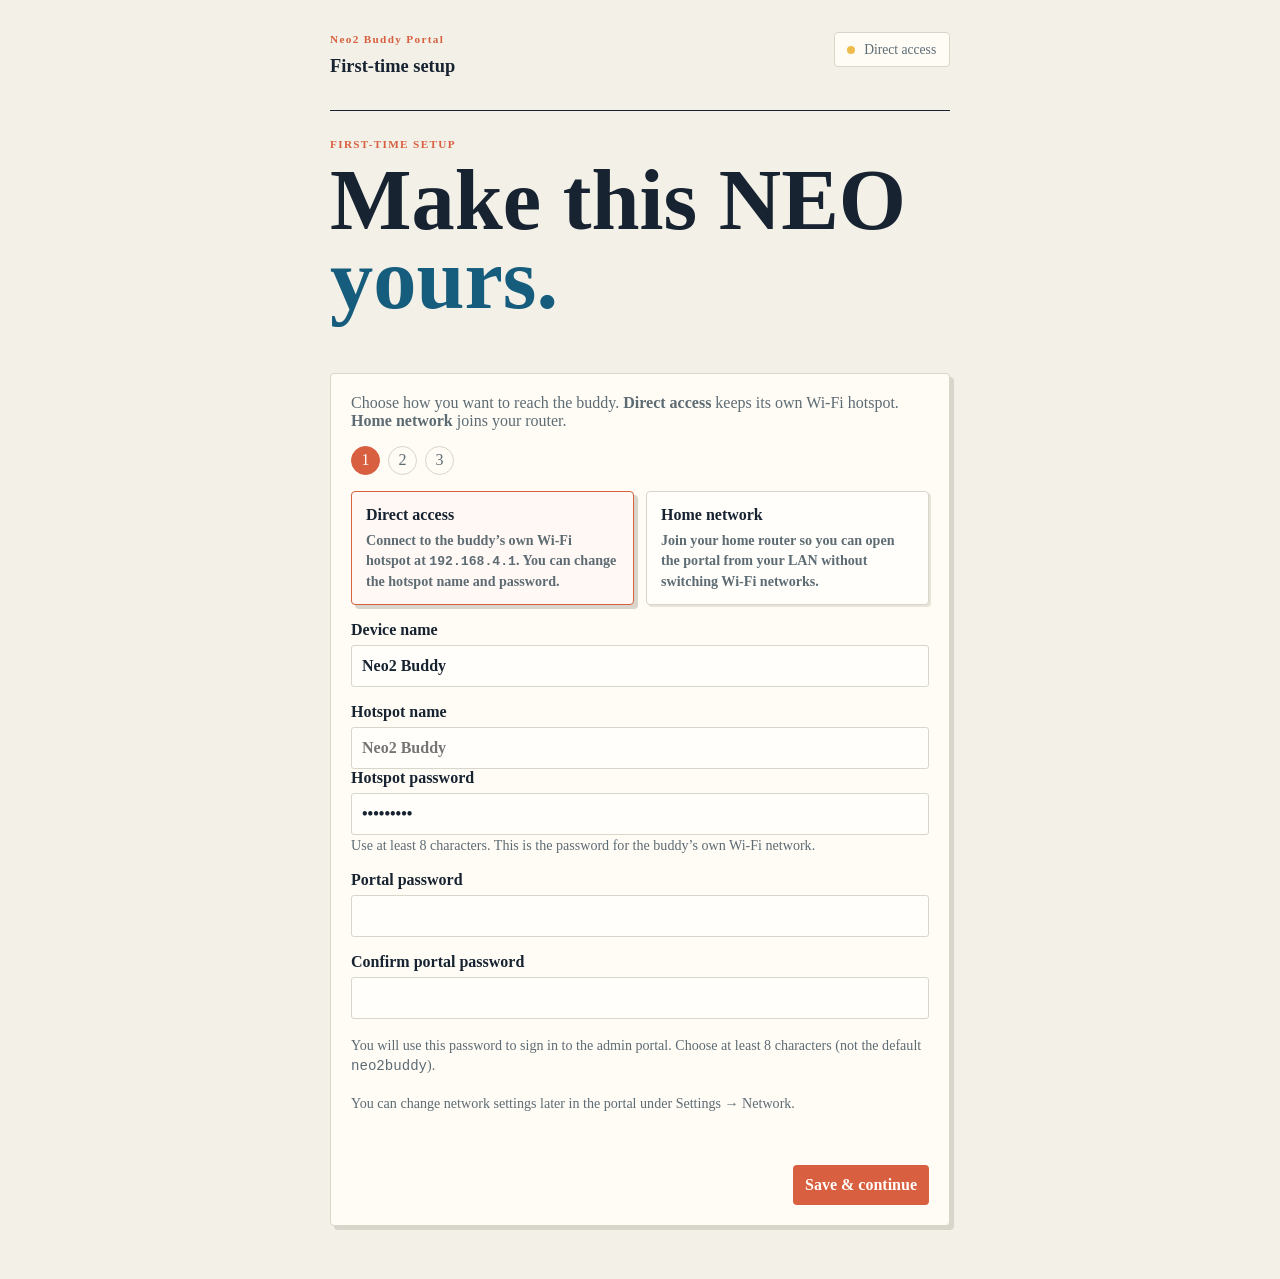
==== firmware-web/setup.html @ c971c0a2 "Initial commit: Neo2 Buddy beta firmware, portal, and docs. GPL-3.0. Excludes inspiration/ reference" ====
<!doctype html>
<html lang="en">
<head>
  <meta charset="utf-8">
  <meta name="viewport" content="width=device-width, initial-scale=1, viewport-fit=cover">
  <meta name="theme-color" content="#f3f0e8">
  <title>Neo2 Buddy Setup</title>
  <link rel="stylesheet" href="styles.css">
  <link rel="stylesheet" href="css/portal.css">
</head>
<body class="setup-page">
  <main class="app-shell setup-shell">
    <header class="topbar">
      <div>
        <p class="eyebrow" id="app-name">Neo2 Buddy Portal</p>
        <h1 id="header-device-name">First-time setup</h1>
      </div>
      <div class="status-chip"><span class="dot" aria-hidden="true"></span><span id="mode-chip">Direct access</span></div>
    </header>

    <section class="hero" aria-labelledby="setup-heading">
      <div>
        <p class="eyebrow">FIRST-TIME SETUP</p>
        <h2 id="setup-heading">Make this NEO<br><em>yours.</em></h2>
      </div>
    </section>

    <section class="panel setup-panel" aria-labelledby="setup-form-title">
      <form id="setup-form" class="setup-form">
        <div class="setup-heading">
          <h2 id="setup-form-title" class="visually-hidden">Device configuration</h2>
          <p>Choose how you want to reach the buddy. <strong>Direct access</strong> keeps its own Wi‑Fi hotspot. <strong>Home network</strong> joins your router.</p>
        </div>
        <div class="setup-steps" aria-hidden="true"><span class="active">1</span><span>2</span><span>3</span></div>

        <fieldset class="network-mode-fieldset">
          <legend class="visually-hidden">Network mode</legend>
          <div class="network-mode-grid" role="radiogroup" aria-label="Network mode">
            <label class="network-mode-card">
              <input type="radio" name="network-mode" value="direct" checked>
              <span class="network-mode-title">Direct access</span>
              <span class="network-mode-copy">Connect to the buddy’s own Wi‑Fi hotspot at <code>192.168.4.1</code>. You can change the hotspot name and password.</span>
            </label>
            <label class="network-mode-card">
              <input type="radio" name="network-mode" value="home">
              <span class="network-mode-title">Home network</span>
              <span class="network-mode-copy">Join your home router so you can open the portal from your LAN without switching Wi‑Fi networks.</span>
            </label>
          </div>
        </fieldset>

        <label for="device-name">Device name
          <input id="device-name" maxlength="32" value="Neo2 Buddy" autocomplete="off" required>
        </label>

        <div id="direct-fields">
          <label for="hotspot-ssid">Hotspot name
            <input id="hotspot-ssid" maxlength="32" placeholder="Neo2 Buddy" autocomplete="off">
          </label>
          <label for="hotspot-password">Hotspot password
            <input id="hotspot-password" type="password" maxlength="64" value="neo2buddy" autocomplete="new-password" minlength="8" required>
          </label>
          <p class="field-hint">Use at least 8 characters. This is the password for the buddy’s own Wi‑Fi network.</p>
        </div>

        <div id="home-fields" hidden>
          <div class="wifi-row">
            <label for="wifi-ssid-select">Home Wi‑Fi
              <select id="wifi-ssid-select">
                <option value="">Scanning nearby networks…</option>
              </select>
            </label>
            <button type="button" class="button" id="scan-btn" title="Scan again">Scan</button>
          </div>
          <label id="manual-ssid-wrap" for="wifi-ssid-manual" hidden>Network name (manual)
            <input id="wifi-ssid-manual" maxlength="32" placeholder="Type network name" autocomplete="off">
          </label>
          <p class="field-hint">Pick a network from the list, or choose “Enter manually…” to type the name yourself.</p>
          <label for="wifi-password">Home Wi‑Fi password
            <input id="wifi-password" type="password" maxlength="64" autocomplete="new-password" placeholder="Leave blank for open networks">
          </label>
        </div>

        <label for="portal-password">Portal password
          <input id="portal-password" type="password" maxlength="63" autocomplete="new-password" minlength="8" required>
        </label>
        <label for="portal-password-confirm">Confirm portal password
          <input id="portal-password-confirm" type="password" maxlength="63" autocomplete="new-password" minlength="8" required>
        </label>
        <p class="field-hint">You will use this password to sign in to the admin portal. Choose at least 8 characters (not the default <code>neo2buddy</code>).</p>

        <p class="field-hint">You can change network settings later in the portal under Settings → Network.</p>

        <p id="status" class="setup-status" role="status"></p>

        <div class="dialog-actions">
          <button type="submit" class="button primary" id="save-btn">Save &amp; continue</button>
        </div>
      </form>
    </section>

    <p class="setup-foot" id="portal-link" hidden>Setup complete. <a href="/">Open the admin portal</a></p>
  </main>

  <style>
    .visually-hidden {
      position: absolute;
      width: 1px;
      height: 1px;
      padding: 0;
      margin: -1px;
      overflow: hidden;
      clip: rect(0, 0, 0, 0);
      white-space: nowrap;
      border: 0;
    }
    [hidden] { display: none !important; }
  </style>

  <script>
    const API = '/api/v1/onboarding';
    const SCAN_API = '/api/v1/wifi/scan';
    const MANUAL_VALUE = '__manual__';
    const statusEl = document.getElementById('status');
    const ssidSelect = document.getElementById('wifi-ssid-select');
    const manualWrap = document.getElementById('manual-ssid-wrap');
    const manualInput = document.getElementById('wifi-ssid-manual');
    const scanBtn = document.getElementById('scan-btn');
    const directFields = document.getElementById('direct-fields');
    const homeFields = document.getElementById('home-fields');
    const modeChip = document.getElementById('mode-chip');
    const modeInputs = document.querySelectorAll('input[name="network-mode"]');

    function selectedMode() {
      const checked = document.querySelector('input[name="network-mode"]:checked');
      return checked ? checked.value : 'direct';
    }

    function syncModeUi() {
      const home = selectedMode() === 'home';
      directFields.hidden = home;
      homeFields.hidden = !home;
      modeChip.textContent = home ? 'Home network' : 'Direct access';
      if (home && ssidSelect.options.length <= 1) scanNetworks();
    }

    function setStatus(msg, kind) {
      statusEl.textContent = msg || '';
      statusEl.className = 'setup-status' + (kind ? ' ' + kind : '');
    }

    function escapeHtml(value) {
      return String(value).replace(/[&<>'"]/g, (ch) => ({ '&':'&amp;', '<':'&lt;', '>':'&gt;', "'":'&#39;', '"':'&quot;' })[ch]);
    }

    function syncManualVisibility() {
      const manual = ssidSelect.value === MANUAL_VALUE;
      manualWrap.hidden = !manual;
      if (manual) manualInput.focus();
    }

    function getWifiSsid() {
      if (ssidSelect.value === MANUAL_VALUE) {
        return manualInput.value.trim();
      }
      return ssidSelect.value.trim();
    }

    function defaultHotspotName(deviceName) {
      if (deviceName.startsWith('Neo2')) return deviceName;
      return 'Neo2-' + deviceName;
    }

    function syncHotspotDefault() {
      const deviceName = document.getElementById('device-name').value.trim() || 'Neo2 Buddy';
      const hotspot = document.getElementById('hotspot-ssid');
      if (!hotspot.dataset.userEdited) {
        hotspot.value = defaultHotspotName(deviceName);
      }
    }

    async function scanNetworks() {
      scanBtn.disabled = true;
      ssidSelect.innerHTML = '<option value="">Scanning…</option>';
      setStatus('Scanning for Wi‑Fi networks…');
      try {
        const res = await fetch(SCAN_API);
        if (!res.ok) throw new Error('Scan failed');
        const networks = await res.json();
        if (!Array.isArray(networks) || networks.length === 0) {
          ssidSelect.innerHTML = [
            '<option value="">No networks found</option>',
            `<option value="${MANUAL_VALUE}">Enter manually…</option>`
          ].join('');
          setStatus('No networks found. Enter the name manually.', 'error');
          syncManualVisibility();
          return;
        }
        networks.sort((a, b) => (b.rssi || 0) - (a.rssi || 0));
        const options = ['<option value="">Select your home network</option>'];
        for (const ap of networks) {
          const ssid = ap.ssid || '';
          if (!ssid) continue;
          const label = `${ssid} (${ap.rssi} dBm)`;
          options.push(`<option value="${escapeHtml(ssid)}">${escapeHtml(label)}</option>`);
        }
        options.push(`<option value="${MANUAL_VALUE}">Enter manually…</option>`);
        ssidSelect.innerHTML = options.join('');
        setStatus(`Found ${networks.length} network${networks.length === 1 ? '' : 's'}.`, 'ok');
      } catch (err) {
        ssidSelect.innerHTML = [
          '<option value="">Scan unavailable</option>',
          `<option value="${MANUAL_VALUE}">Enter manually…</option>`
        ].join('');
        setStatus('Could not scan. Enter your network name manually.', 'error');
      } finally {
        scanBtn.disabled = false;
        syncManualVisibility();
      }
    }

    async function submitSetup(ev) {
      ev.preventDefault();
      const mode = selectedMode();
      const deviceName = document.getElementById('device-name').value.trim() || 'Neo2 Buddy';
      const body = {
        device_name: deviceName,
        network_mode: mode,
        onboarding_complete: true,
        require_portal_auth: true
      };

      const portalPassword = document.getElementById('portal-password').value;
      const portalConfirm = document.getElementById('portal-password-confirm').value;
      if (portalPassword.length < 8) {
        setStatus('Portal password must be at least 8 characters.', 'error');
        return;
      }
      if (portalPassword !== portalConfirm) {
        setStatus('Portal passwords do not match.', 'error');
        return;
      }
      if (portalPassword === 'neo2buddy') {
        setStatus('Choose a new portal password (not the factory default).', 'error');
        return;
      }
      body.portal_password = portalPassword;

      if (mode === 'direct') {
        const hotspotSsid = document.getElementById('hotspot-ssid').value.trim() || defaultHotspotName(deviceName);
        const hotspotPassword = document.getElementById('hotspot-password').value;
        if (hotspotPassword.length < 8) {
          setStatus('Hotspot password must be at least 8 characters.', 'error');
          return;
        }
        body.hotspot_ssid = hotspotSsid;
        body.hotspot_password = hotspotPassword;
      } else {
        const ssid = getWifiSsid();
        if (!ssid) {
          setStatus('Choose your home Wi‑Fi network.', 'error');
          return;
        }
        body.wifi_ssid = ssid;
        body.wifi_password = document.getElementById('wifi-password').value;
      }

      setStatus('Saving…');
      document.getElementById('save-btn').disabled = true;
      try {
        const res = await fetch(API, {
          method: 'POST',
          headers: { 'Content-Type': 'application/json' },
          body: JSON.stringify(body)
        });
        if (!res.ok) {
          const txt = await res.text().catch(() => '');
          throw new Error(txt || ('Save failed (' + res.status + ')'));
        }
        const result = await res.json().catch(() => ({}));
        if (mode === 'home') {
          setStatus('Saved. The buddy is restarting to join your home network. Switch your phone back to your home Wi‑Fi in about a minute, then open the portal at its new IP (check your router\'s device list).', 'ok');
        } else {
          setStatus('Saved. The buddy is restarting. Rejoin its hotspot, then open http://192.168.4.1/', 'ok');
        }
        if (result.rebooting) {
          document.getElementById('save-btn').disabled = true;
        }
      } catch (err) {
        setStatus(err.message || 'Could not save setup.', 'error');
        document.getElementById('save-btn').disabled = false;
      }
    }

    modeInputs.forEach((input) => input.addEventListener('change', syncModeUi));
    ssidSelect.addEventListener('change', syncManualVisibility);
    scanBtn.addEventListener('click', scanNetworks);
    document.getElementById('device-name').addEventListener('input', syncHotspotDefault);
    document.getElementById('hotspot-ssid').addEventListener('input', (ev) => {
      ev.target.dataset.userEdited = ev.target.value.trim() ? '1' : '';
    });
    document.getElementById('setup-form').addEventListener('submit', submitSetup);

    fetch(API)
      .then(r => r.ok ? r.json() : null)
      .then(j => {
        if (j && j.wifi_recovery) {
          document.getElementById('header-device-name').textContent = 'Fix home Wi‑Fi';
          document.getElementById('setup-heading').innerHTML = 'Home network<br><em>couldn\'t connect.</em>';
          document.querySelector('.hero .eyebrow').textContent = 'WI‑FI RECOVERY';
          document.querySelector('.setup-heading p').textContent =
            'The buddy couldn\'t join your home network (wrong password, network missing, or router unreachable). ' +
            'Connect to its hotspot, then update the network settings below.';
          setStatus('Join the buddy\'s Wi‑Fi hotspot, then fix your home network settings.', 'error');
        } else if (j && j.onboarding_complete) {
          document.getElementById('portal-link').hidden = false;
          window.location.replace('/');
          return;
        }
        if (!j) return;
        if (j.device_name) {
          document.getElementById('device-name').value = j.device_name;
          if (!j.wifi_recovery) {
            document.getElementById('header-device-name').textContent = j.device_name;
          }
        }
        if (j.hotspot_ssid) {
          document.getElementById('hotspot-ssid').value = j.hotspot_ssid;
          document.getElementById('hotspot-ssid').dataset.userEdited = '1';
        }
        if (j.network_mode === 'home' || j.wifi_recovery) {
          document.querySelector('input[name="network-mode"][value="home"]').checked = true;
        }
        if (j.wifi_ssid) {
          const opt = document.createElement('option');
          opt.value = j.wifi_ssid;
          opt.textContent = j.wifi_ssid + ' (saved)';
          opt.selected = true;
          ssidSelect.innerHTML = '';
          ssidSelect.appendChild(opt);
          ssidSelect.insertAdjacentHTML('beforeend', `<option value="${MANUAL_VALUE}">Enter manually…</option>`);
        }
        syncModeUi();
        syncHotspotDefault();
      })
      .catch(() => {
        syncHotspotDefault();
      });

    syncModeUi();
  </script>
</body>
</html>
---- firmware-web/styles.css ----
:root{--bg:#0b1020;--surface:#151e32;--surface-2:#1d2942;--text:#f5f7ff;--muted:#99a5bd;--line:#263552;--primary:#4c8dff;--success:#3ddc97;--warning:#ffb648;--danger:#ff6b7a;font-family:Inter,ui-sans-serif,system-ui,-apple-system,BlinkMacSystemFont,"Segoe UI",sans-serif;color:var(--text);background:var(--bg)}*{box-sizing:border-box}body{margin:0;min-width:320px;background:radial-gradient(circle at 0 0,#1e396d 0,transparent 31rem),var(--bg)}button{font:inherit;cursor:pointer}.app-shell{width:min(1180px,calc(100% - 2rem));margin:auto;padding:2rem 0 4rem}.topbar,.panel-heading,.hero{display:flex;align-items:center;justify-content:space-between;gap:1rem}.topbar{padding:.25rem 0 3.5rem}.eyebrow{margin:0 0:.35rem;color:#7d91b7;font-size:.7rem;font-weight:800;letter-spacing:.15em}.topbar h1,.panel h2{margin:0;font-size:1.15rem}.status-chip{display:inline-flex;align-items:center;gap:.55rem;border:1px solid var(--line);padding:.55rem .8rem;border-radius:999px;color:var(--muted);font-size:.85rem}.dot{width:.5rem;height:.5rem;border-radius:50%;background:var(--warning);box-shadow:0 0 0 .22rem #ffb64822}.hero{padding:0 0 2.25rem}.hero h2{font-size:clamp(2.15rem,5vw,4.45rem);line-height:1.04;letter-spacing:-.055em;margin:0;max-width:750px}.hero em{font-style:normal;color:var(--primary)}.primary-action,.button.primary{border:0;background:var(--primary);color:white;font-weight:750;border-radius:.8rem;padding:.9rem 1rem;box-shadow:0 .7rem 2rem #3a75d840;white-space:nowrap}.primary-action span{margin-left:.8rem;font-size:1.2rem}.stat-grid{display:grid;grid-template-columns:repeat(4,1fr);gap:.85rem;margin-bottom:2rem}.stat-card,.panel{background:linear-gradient(145deg,#17223a,#11192b);border:1px solid var(--line);border-radius:1.15rem}.stat-card{min-height:8.5rem;padding:1.15rem;display:flex;flex-direction:column;justify-content:space-between}.stat-card strong{font-size:1.5rem;letter-spacing:-.04em}.stat-card small{color:var(--muted)}.battery{background:linear-gradient(145deg,#183b55,#112434);border-color:#296080}.label{color:#92a0b9;font-size:.78rem;font-weight:700}.workspace{display:grid;grid-template-columns:minmax(0,1.6fr) minmax(280px,.8fr);gap:1rem}.panel{padding:1.25rem}.panel-heading{margin-bottom:1rem}.button{border:1px solid var(--line);border-radius:.75rem;padding:.7rem .9rem;color:var(--text);background:transparent;font-weight:700}.button.secondary:hover,.action-row:hover{background:var(--surface-2)}.empty-state{padding:3rem 1rem;text-align:center;border:1px dashed #31435f;border-radius:.9rem;color:var(--muted)}.empty-state h3{color:var(--text);margin:1rem 0 .5rem}.empty-state p{max-width:350px;margin:.5rem auto 1.3rem;line-height:1.5}.file-orb{display:grid;place-items:center;width:3rem;height:3rem;margin:auto;border-radius:1rem;color:#b8d0ff;background:#4c8dff22;font-size:1.55rem}.action-list{display:grid;gap:.5rem;margin-top:1rem}.action-row{display:grid;grid-template-columns:auto 1fr auto;align-items:center;gap:.8rem;width:100%;text-align:left;padding:.8rem;border:0;border-radius:.8rem;background:transparent;color:var(--text)}.action-row small{display:block;color:var(--muted);font-size:.75rem;margin-top:.18rem}.action-row i{font-size:1.6rem;color:#6680ad;font-style:normal}.action-icon{width:2.35rem;height:2.35rem;display:grid;place-items:center;border-radius:.65rem;font-weight:bold}.blue{background:#4c8dff24;color:#8db7ff}.green{background:#3ddc9724;color:#72e5b2}.amber{background:#ffb64824;color:#ffd078}dialog{width:min(430px,calc(100% - 2rem));padding:0;border:1px solid var(--line);border-radius:1rem;background:#151e32;color:var(--text);box-shadow:0 2rem 6rem #000a}dialog::backdrop{background:#02050dbe}dialog form{padding:1.5rem;position:relative}dialog h2{margin:.2rem 0 .75rem}dialog p:not(.eyebrow){color:var(--muted);line-height:1.5;margin-bottom:1.3rem}.close{position:absolute;right:.8rem;top:.65rem;border:0;background:transparent;color:var(--muted);font-size:1.6rem}@media(max-width:780px){.topbar{padding-bottom:2.5rem}.hero{display:grid}.primary-action{justify-self:start}.stat-grid{grid-template-columns:repeat(2,1fr)}.workspace{grid-template-columns:1fr}}@media(max-width:430px){.app-shell{width:min(100% - 1.25rem,1180px);padding-top:1.25rem}.topbar{align-items:flex-start}.status-chip{font-size:.75rem}.stat-card{min-height:7.3rem;padding:.9rem}.panel-heading{align-items:flex-start;flex-direction:column}.hero h2{font-size:2.35rem}}
---- firmware-web/css/portal.css ----
:root {
  --paper: #f3f0e8;
  --ink: #172331;
  --ink-muted: #5d6b73;
  --panel: #fffcf6;
  --line: #d8d5cb;
  --blue: #165d7d;
  --blue-deep: #0c334b;
  --coral: #d85f3f;
  --sun: #efbb4c;
  --mint: #b9dbcf;
  --section-gap: 18px;
  font-family: Georgia, Cambria, "Times New Roman", serif;
}

body {
  background: var(--paper) !important;
  color: var(--ink) !important;
  font-family: Georgia, Cambria, "Times New Roman", serif;
}
/* Ruled-paper overlay removed — it clashed with the light theme */
body::before { display: none; }

/* --- Overrides for legacy dark-theme rules in styles.css (loaded first) --- */
.stat-card,
.panel,
.files-panel,
.quick-panel {
  background: var(--panel) !important;
  color: var(--ink);
  border: 1px solid var(--line);
}
.stat-card strong { color: var(--ink); }
.stat-card small,
.action-row small,
.file-list small {
  color: var(--ink-muted) !important;
}
.action-row,
.action-link,
.file-list .action-row,
.applet-row {
  color: var(--ink) !important;
}
.action-row b,
.applet-row b,
.backup-row b {
  color: var(--ink);
  font-weight: 700;
}
.stat-grid {
  display: grid;
  grid-template-columns: repeat(4, minmax(0, 1fr));
  gap: var(--section-gap);
}
.neo-card:first-child {
  background: var(--blue-deep) !important;
  color: #e8f4f8;
  border-color: var(--blue-deep);
}
.neo-card:first-child .label,
.neo-card:first-child strong,
.neo-card:first-child small {
  color: #e8f4f8;
}
.neo-card:first-child small { opacity: 0.88; }
.neo-card:first-child .button {
  background: rgba(255, 252, 246, 0.14);
  border-color: rgba(255, 252, 246, 0.4);
  color: #fffefa;
}
.neo-card:first-child .button:hover,
.neo-card:first-child .button:focus-visible {
  background: rgba(255, 252, 246, 0.24);
  border-color: #fffefa;
}
.hero {
  flex-wrap: wrap;
  gap: 1.25rem 2rem;
  align-items: flex-end;
}
.hero > div { flex: 1 1 16rem; min-width: 0; }
.app-shell { position: relative; width: min(1160px, calc(100% - 32px)); padding: 22px 0 54px; }
.app-shell > * { margin-top: var(--section-gap); }
.app-shell > *:first-child { margin-top: 0; }
.topbar { padding: 0 0 15px; }
.topbar h1, .panel h2 { font-family: Georgia, Cambria, serif; letter-spacing: 0; }
.eyebrow { color: var(--coral); letter-spacing: .12em; }
.status-chip { background: var(--panel); border-color: var(--line); border-radius: 4px; color: var(--ink-muted); }
.dot { background: var(--sun); box-shadow: none; }
.icon-button { width: 38px; height: 38px; display: inline-grid; place-items: center; padding: 0; border: 1px solid var(--line); border-radius: 4px; background: var(--panel); color: var(--blue-deep); font-size: 21px; }
.icon-button:hover, .icon-button:focus-visible { background: var(--mint); outline: 2px solid var(--blue); outline-offset: 2px; }
.button { border-radius: 4px; background: var(--panel); color: var(--ink); min-height: 40px; padding: 8px 12px; display: inline-flex; align-items: center; justify-content: center; border: 1px solid var(--line); width: auto; }
.button.primary, .primary-action { border-radius: 4px; background: var(--coral); box-shadow: none; color: #fffefa; border-color: var(--ink); text-decoration: none; }
.primary-action { display: inline-flex; align-items: center; gap: 0.35rem; padding: 12px 18px; min-height: 48px; font-weight: 700; white-space: nowrap; }
a.primary-action:hover, a.primary-action:focus-visible { background: #c95538; color: #fff; outline: 2px solid var(--blue); outline-offset: 2px; }

.portal-nav { display: inline-flex; align-items: center; gap: 4px; flex-wrap: wrap; }
.portal-nav-link { display: inline-flex; align-items: center; min-height: 36px; padding: 6px 12px; border: 1px solid var(--line); border-radius: 4px; background: var(--panel); color: var(--ink-muted); font-size: 0.88rem; font-weight: 700; text-decoration: none; }
.portal-nav-link:hover, .portal-nav-link:focus-visible { color: var(--ink); border-color: var(--blue); outline: none; }
.portal-nav-link.is-active { background: var(--blue-deep); border-color: var(--blue-deep); color: #fffefa; }

.dashboard-workspace { grid-template-columns: 1fr; }
.dashboard-workspace .quick-panel { grid-column: 1 / -1; max-width: 36rem; }
.typing-workspace { grid-template-columns: 1fr 320px; }
.typing-hero { align-items: flex-end; }
.typing-lead { max-width: 42rem; margin: 12px 0 0; color: var(--ink-muted); font-size: 1rem; line-height: 1.5; }
.typing-lead a { color: var(--blue); }
.typing-stat-grid { grid-template-columns: repeat(2, minmax(0, 1fr)); }
.action-link { width: 100%; text-align: left; text-decoration: none; color: inherit; font: inherit; cursor: pointer; }

/* Small and subtle button variants used for less-prominent actions */
.button.small { padding: 6px 8px; min-height: 30px; font-size: 0.92rem; }
.button.subtle { background: transparent; border: 1px solid transparent; color: var(--ink-muted); box-shadow: none; }
.button.subtle:hover, .button.subtle:focus-visible { background: rgba(0,0,0,0.03); color: var(--ink); border-color: var(--line); }

/* Ensure panel-level primary buttons match the regular `.button` sizing
  (so 'Install' and 'Refresh' appear the same). Keep hero `.primary-action`
  large by scoping this rule to panel contexts. */
.panel .button, .panel .button.primary, .panel-actions .button { padding: 8px 12px; min-height: 40px; }

/* Logs panel styling */
.logs-panel .logs-list { max-height: 320px; overflow: auto; padding: 8px; border-top: 1px solid var(--line); }
.log-entry { padding: 8px 6px; border-bottom: 1px solid var(--line); }
.log-meta { display:flex; gap:8px; align-items:center; margin-bottom:4px; }
.log-ts { color: var(--muted); font-size: 0.9rem; }
.log-level { font-weight:700; padding:2px 6px; border-radius:4px; font-size:0.8rem; }
.log-level.debug { background:#f3f4f6; color:#111; }
.log-level.info { background:#e6f4ff; color:#00529b; }
.log-level.warn { background:#fff4e5; color:#a65b00; }
.log-level.error { background:#ffecec; color:#9b1c00; }
.log-msg { white-space:pre-wrap; font-family: monospace; font-size: 0.95rem; }
.hero { align-items: end; padding: 15px 0 35px; border-top: 1px solid var(--ink); }
.hero h2 { font-size: clamp(2.45rem, 7vw, 5.4rem); line-height: .92; letter-spacing: 0; }
.hero em { color: var(--blue); }
.stat-card, .panel { background: var(--panel); border-color: var(--line); border-radius: 4px; box-shadow: 4px 4px 0 #d8d5cb; }
.stat-card { min-height: 128px; }
.stat-card strong { letter-spacing: 0; }
.neo-card:first-child { background: var(--blue-deep); }
.workspace { display: grid; grid-template-columns: 1fr 320px; grid-auto-rows: auto; gap: 18px; }
/* Quick actions panel used to span both rows; removed to allow flow layout. */
.files-panel { }

/* Make certain panels span the full width of the content area */
.management-workspace .files-panel,
.neo-documents-section .neo-documents-panel,
.live-viewer-section .monitor-panel {
  grid-column: 1 / -1;
}
.widget { margin-bottom: 18px; }
.panel { padding: 20px; }
.quick-panel { background: var(--mint); }
.neo-documents-panel { margin: 0 0 18px; }
.neo-file-table-wrap { overflow-x: auto; border: 1px solid var(--line); }
.monitor-panel { }
.neo-file-table { width: 100%; min-width: 660px; border-collapse: collapse; text-align: left; }
.neo-file-table th { padding: 10px 12px; background: #f4f0e6; color: var(--ink-muted); font-size: .76rem; letter-spacing: .08em; text-transform: uppercase; }
.neo-file-table td { padding: 12px; border-top: 1px solid var(--line); vertical-align: middle; }
.neo-file-table td strong, .neo-file-table td small { display: block; }
.neo-file-table tr.is-large { background: #fff1de; }
.table-action { min-width: 4.6rem; padding: 7px 10px; border: 1px solid var(--line); border-radius: 3px; background: #f4f0e6; color: var(--ink); font: inherit; font-size: 0.82rem; font-weight: 600; white-space: nowrap; cursor: pointer; }
.table-action:hover:not(:disabled) { background: #ebe6dc; border-color: #c8c4ba; color: var(--ink); }
.table-action.danger-action { color: #8d3d25; }
.table-action:disabled { cursor: not-allowed; opacity: .72; }
.table-actions, .applet-actions, .panel-actions { display: flex; align-items: center; justify-content: flex-end; gap: 6px; flex-wrap: wrap; }
.inline-toggle {
  display: inline-flex;
  align-items: center;
  gap: 8px;
  margin: 0;
  padding: 6px 10px;
  min-height: 40px;
  border: 1px solid var(--line);
  border-radius: 4px;
  background: var(--panel);
  cursor: pointer;
  font-size: 0.88rem;
  font-weight: 700;
  color: var(--ink);
  user-select: none;
}
.inline-toggle input { position: absolute; opacity: 0; width: 0; height: 0; pointer-events: none; }
.inline-toggle .toggle-track { flex-shrink: 0; }
.inline-toggle-text { white-space: nowrap; }
.inline-toggle:has(input:checked) { border-color: var(--blue); background: #eef6f3; }
.inline-toggle:has(input:focus-visible) { outline: 2px solid var(--blue); outline-offset: 2px; }
.portal-notice-action {
  margin: 0 0 0 4px;
  padding: 0;
  border: 0;
  background: none;
  color: var(--blue);
  font-weight: 700;
  cursor: pointer;
  text-decoration: underline;
  font-size: inherit;
}
.neo-file-table td:last-child { width: 1%; white-space: nowrap; vertical-align: middle; }
.neo-file-table .table-actions { min-width: 18rem; }
.applet-row { grid-template-columns: auto 1fr auto; }
.applet-row > span:nth-child(2) { min-width: 0; }
.applet-actions .table-action { min-width: 5.5rem; }
.danger-action { border-color: #d7a28f; color: #8d3d25; }
.danger-action:hover { background: #f9e5dc; }
.applet-row { align-items: center; }
.applet-upload { display: grid; gap: 9px; padding: 16px; border: 1px dashed var(--blue); background: #eef6f3; font-weight: 700; }
.applet-upload input { max-width: 100%; }
.applet-upload span { color: var(--ink-muted); font-size: .88rem; font-weight: 400; }
.dialog-status { min-height: 1.2em; margin: 0; color: #8d3d25; font-size: .9rem; }
.operation-notice { margin: 14px 0 0; padding: 10px 12px; border-left: 3px solid var(--blue); background: #e9f2f3; color: var(--blue-deep); font-size: .9rem; }
.operation-notice[data-type="error"] { border-color: var(--coral); background: #f9e5dc; color: #70311f; }
.operation-notice[data-type="success"] { border-color: #5f9e84; background: #e6f3ed; color: #21583f; }
.document-dialog { width: min(780px, calc(100% - 30px)); }
.document-dialog > * { margin-bottom: 16px; }
.document-dialog > *:last-child { margin-bottom: 0; }
.document-meta { margin-top: 0; color: var(--ink-muted); font-size: .9rem; }
.document-preview { min-height: 280px; max-height: 52vh; overflow: auto; margin: 0; padding: 14px; border: 1px solid var(--line); border-radius: 3px; background: #f4f0e6; color: var(--ink); font-family: "Courier New", monospace; font-size: .92rem; line-height: 1.5; white-space: pre-wrap; }
.button[aria-busy="true"] { cursor: progress; opacity: .72; }
.visually-hidden { position: absolute; width: 1px; height: 1px; overflow: hidden; clip: rect(0 0 0 0); white-space: nowrap; }
.action-list { display: flex; flex-direction: column; gap: 10px; }
.action-row { border-radius: 6px; border: 1px solid transparent; padding: 12px; display: flex; align-items: center; gap: 12px; justify-content: space-between; background: transparent; width: 100%; box-sizing: border-box; }
.action-row:last-child { margin-bottom: 0; }
.action-row:hover { background: #f0ede4; border-color: var(--line); }
.action-row .action-icon { width: 44px; height: 44px; display: grid; place-items: center; border-radius: 6px; background: #fffefa; }
.action-icon { border-radius: 3px; }
/* Color variants for action icons */
.action-row .action-icon.blue { color: var(--blue-deep); }
.action-row .action-icon.green { color: #2e7d4a; }
.action-row .action-icon.amber { color: #a65b00; }
.action-row .action-icon svg { width: 20px; height: 20px; }

/* Inline icon used in header buttons */
.btn-icon { display: inline-flex; align-items: center; justify-content: center; width: 28px; height: 28px; margin-right: 8px; vertical-align: middle; color: var(--blue-deep); }
.btn-icon svg { display: block; width: 20px; height: 20px; }
.button .btn-icon svg { width: 20px; height: 20px; }
.file-size-guidance { margin: 0 0 14px; color: var(--ink-muted); font-size: .88rem; line-height: 1.4; }
.backup-row.is-large { background: #fff1de; }
.backup-row .file-warning { margin-top: 4px; color: #93451f; font-weight: 700; }
.live-text { border-radius: 6px; background: linear-gradient(180deg,#0f2b35,#122f3d); padding: 12px; min-height: 140px; max-height: 300px; overflow:auto; font-family: "Courier New", monospace; font-size: 0.98rem; line-height: 1.45; color: #e6f7fb; border: 1px solid rgba(255,255,255,0.03); }
.live-line.live-error { color: #ffb4a8; }
.live-line { padding: 2px 6px; white-space: pre-wrap; word-break: break-word; }
.live-line.new { background: linear-gradient(90deg, rgba(77,141,255,0.12), rgba(77,141,255,0.04)); border-left: 3px solid rgba(76,141,255,0.6); }
.live-meta { display:flex; gap:8px; align-items:center; margin-bottom:6px; }
.live-ts { color: #bcdbe3; font-size: 0.82rem; }
.live-hex { font-family: monospace; color: #a6e1ff; font-size: 0.9rem; }

/* Log list styles */
.logs-container { display:flex; flex-direction:column; gap:6px; }
.log-item { padding:8px; border-radius:6px; display:flex; gap:8px; align-items:flex-start; background: rgba(255,255,255,0.02); }
.log-level { min-width:64px; padding:4px 8px; border-radius:4px; font-weight:600; text-transform:uppercase; font-size:0.8rem; }
.log-level.DEBUG { background: linear-gradient(90deg,#2b2b2b,#3d3d3d); color:#cbd5e1; }
.log-level.INFO { background: linear-gradient(90deg,#123b2f,#0b6b44); color:#dff7ec; }
.log-level.WARN { background: linear-gradient(90deg,#5a3e00,#8a5f00); color:#fff1d6; }
.log-level.ERROR { background: linear-gradient(90deg,#3b0000,#7a0000); color:#ffd8d8; }
.log-msg { flex:1; font-family: "Courier New", monospace; font-size:0.9rem; color:#e6f7fb; white-space:pre-wrap; }
.log-ts { color:#9fb3bb; font-size:0.8rem; }
.log-icon { width:20px; height:20px; display:inline-block; margin-right:6px; }
.filter-active { outline: 2px solid rgba(77,141,255,0.35); }

/* Follow / pause indicator */
.live-controls { display:flex; gap:8px; align-items:center; }
.follow-indicator { padding:6px 10px; border-radius:6px; background: rgba(255,255,255,0.02); color:#cfeefc; font-weight:600; }
.paused { background: linear-gradient(90deg,#3b3b3b,#2a2a2a); color:#ffdf80; border:1px solid rgba(255,223,128,0.08); }
.monitor-note { color: var(--ink-muted); }
dialog { max-width: min(560px, calc(100% - 30px)); border-radius: 5px; border: 1px solid var(--ink); background: var(--panel); color: var(--ink); box-shadow: 8px 8px 0 var(--blue-deep); }
dialog::backdrop { background: #172331a6; }
/* Format dialog specific tweaks */
.format-dialog { width: min(600px, calc(100% - 28px)); padding: 16px; }
.format-dialog .settings-note { margin-bottom: 8px; }
.format-dialog input { width: 100%; margin-top: 6px; }
.format-dialog progress { height: 12px; border-radius: 6px; }
.setup-dialog form, .sync-dialog form { display: grid; gap: 16px; }
.setup-heading h2, .dialog-heading h2 { margin: 0; font-size: 2.15rem; line-height: 1; }
.setup-heading p, .dialog-heading p { margin: 0; color: var(--ink-muted); }
.setup-steps { display: flex; gap: 8px; }
.setup-steps span { width: 29px; height: 29px; display: grid; place-items: center; border: 1px solid var(--line); border-radius: 50%; color: var(--ink-muted); }
.setup-steps .active { background: var(--coral); border-color: var(--coral); color: white; }
.setup-dialog label, .sync-dialog label { display: grid; gap: 6px; font-weight: 700; }
.setup-dialog input:not([type="checkbox"]), .sync-dialog input:not([type="radio"]) { width: 100%; min-height: 42px; padding: 8px 10px; border: 1px solid var(--line); border-radius: 3px; background: #fffefa; color: var(--ink); font: inherit; }
.checkbox-row { display: flex !important; align-items: center; gap: 9px !important; }
.checkbox-row input { width: 17px; height: 17px; accent-color: var(--coral); }
.setup-note { margin: 0; font-size: .9rem; color: var(--ink-muted); }
.sync-health { margin: 0; padding: 10px 12px; border-radius: 4px; border: 1px solid var(--line); font-size: .92rem; }
.sync-health[data-state="ok"] { background: #edf8ef; border-color: #9fd4a8; color: #1f5d2b; }
.sync-health[data-state="warning"] { background: #fff8e8; border-color: #e8c56a; color: #6a4d00; }
.sync-health[data-state="error"] { background: #fdeeee; border-color: #e59a9a; color: #7a1f1f; }
.sync-health[data-state="idle"] { background: #f6f4ef; color: var(--ink-muted); }
.sync-provider-help { margin: 0; padding: 12px 14px; border-left: 3px solid var(--accent, #c58b2d); background: #fffaf0; font-size: .9rem; color: var(--ink-muted); }
.sync-provider-help strong { color: var(--ink); }
.sync-checklist { margin: 0; padding-left: 1.2rem; display: grid; gap: 6px; font-size: .9rem; color: var(--ink-muted); }
.sync-checklist li[data-ok="true"] { color: #1f5d2b; list-style: "✓ "; }
.sync-checklist li[data-ok="false"] { color: var(--ink-muted); list-style: "○ "; }
.sync-checklist li[data-ok="warn"] { color: #6a4d00; list-style: "! "; }
.settings-danger-zone { margin-top: 14px; padding-top: 12px; border-top: 1px solid var(--line); display: grid; gap: 8px; }
.settings-danger-zone h4 { margin: 0; color: #8d3d25; }
.dialog-actions { display: flex; justify-content: flex-end; gap: 10px; }
.provider-switch { display: flex; gap: 9px; padding: 0; border: 0; }
.provider-switch legend { margin-bottom: 7px; font-weight: 700; }
.provider-switch label { display: inline-flex; }
.provider-switch input { position: absolute; opacity: 0; }
.provider-switch span { padding: 8px 12px; border: 1px solid var(--line); border-radius: 3px; }
.provider-switch input:checked + span { border-color: var(--blue); background: var(--mint); }
.settings-dialog { width: min(620px, calc(100% - 30px)); }
.settings-dialog form { display: grid; gap: 18px; }
.settings-heading { display: flex; align-items: flex-start; justify-content: space-between; gap: 16px; }
.close-dialog { width: 34px; height: 34px; display: grid; place-items: center; flex: 0 0 auto; padding: 0; border: 1px solid var(--line); border-radius: 50%; background: transparent; color: var(--ink); font-size: 1.45rem; line-height: 1; }
.close-dialog:hover, .close-dialog:focus-visible { background: var(--mint); outline: 2px solid var(--blue); outline-offset: 2px; }
.settings-summary { display: grid; grid-template-columns: auto 1fr auto; align-items: center; gap: 11px; padding: 14px; border: 1px solid var(--line); background: #f4f0e6; }
.settings-mark { width: 36px; height: 36px; display: grid; place-items: center; background: var(--blue-deep); color: white; font-weight: 700; }
.settings-summary strong, .settings-summary small { display: block; }
.settings-summary small { margin-top: 2px; color: var(--ink-muted); }
.settings-status { padding: 5px 8px; border: 1px solid #88b6a4; background: var(--mint); color: var(--blue-deep); font-size: .78rem; font-weight: 700; }
.settings-section { display: grid; gap: 12px; padding: 0; border: 0; }
.settings-section h3 { margin: 0; padding-bottom: 7px; border-bottom: 1px solid var(--line); font-size: 1rem; }
.settings-section > label:not(.toggle-row) { display: grid; grid-template-columns: 150px 1fr; align-items: center; gap: 12px; font-weight: 700; }
.settings-section input:not([type="checkbox"]), .settings-section select { width: 100%; min-height: 40px; padding: 7px 9px; border: 1px solid var(--line); border-radius: 3px; background: #fffefa; color: var(--ink); font: inherit; }
.toggle-row { display: grid; grid-template-columns: 1fr auto; align-items: center; column-gap: 12px; }
.toggle-row b, .toggle-row small { display: block; }
.toggle-row small { margin-top: 3px; color: var(--ink-muted); font-size: .82rem; }
.toggle-row input { position: absolute; opacity: 0; }
.toggle-track { width: 42px; height: 24px; position: relative; border: 1px solid var(--line); border-radius: 13px; background: #dedbd2; }
.toggle-track::after { content: ""; width: 18px; height: 18px; position: absolute; top: 2px; left: 2px; border-radius: 50%; background: white; transition: transform .18s ease; }
.toggle-row input:checked + .toggle-track { border-color: var(--blue); background: var(--mint); }
.toggle-row input:checked + .toggle-track::after { transform: translateX(17px); background: var(--blue-deep); }
.toggle-row input:focus-visible + .toggle-track { outline: 2px solid var(--blue); outline-offset: 2px; }
.settings-note { margin: 0; padding: 10px 12px; border-left: 3px solid var(--sun); background: #fbf0d4; color: var(--ink-muted); font-size: .88rem; }

/* Normalize logs dialog to match settings dialog styling */
.logs-dialog { width: min(620px, calc(100% - 30px)); padding: 18px; }
.logs-dialog .dialog-controls { display: flex; gap: 12px; align-items: center; margin-bottom: 8px; }
.logs-dialog .logs-list { max-height: 320px; overflow: auto; padding: 12px; border: 1px dashed var(--line); border-radius: 6px; background: var(--panel); }
.logs-dialog .dialog-actions { display: flex; justify-content: flex-end; gap: 10px; margin-top: 12px; }
@media (max-width: 760px) { .topbar { align-items: flex-start; padding-bottom: 10px; } .status-chip { display: none; } .portal-nav { width: 100%; } .hero { align-items: flex-start; flex-direction: column; } .hero h2 { font-size: clamp(2.45rem, 15vw, 4.3rem); } .stat-grid, .typing-stat-grid { grid-template-columns: repeat(2, 1fr); } .workspace, .typing-workspace { grid-template-columns: 1fr; } .quick-panel, .typing-quick-panel { order: -1; max-width: none; } .neo-file-table .table-actions { min-width: 0; } .dialog-actions { justify-content: stretch; } .dialog-actions .button { flex: 1; } .panel-heading { align-items: flex-start; } .panel-actions, .applet-actions { flex-wrap: wrap; } .primary-action { width: 100%; justify-content: center; } }

/* Footer */
.portal-footer { margin-top: 28px; color: var(--ink-muted); font-size: .85rem; opacity: 0.9; }
.portal-footer-inner { display:flex; justify-content:space-between; align-items:center; gap:12px; flex-wrap:wrap; width: min(1160px, calc(100% - 32px)); margin: 0 auto 28px; }
.portal-footer .footer-left { display:flex; flex-direction:column; gap:4px; align-items:flex-start; text-align:left; color: var(--ink-muted); }
.portal-footer .footer-right { display:flex; gap:1rem; align-items:center; flex-wrap:wrap; }
.portal-footer .footer-right a { color: var(--ink); font-weight:600; text-decoration: underline; text-underline-offset: 2px; }
.portal-footer #footer-app-name { color: var(--ink); font-weight:700; }
.portal-footer #footer-version { color: var(--ink-muted); font-weight:400; font-size: .85rem; opacity: 0.85; }
.portal-footer #footer-release { color: var(--ink-muted); opacity: 0.75; }
.footer-beta-note { margin-left: 6px; padding: 2px 8px; border-radius: 3px; background: #fbf0d4; border: 1px solid #d4a72c; color: #5a4518; font-size: 0.78rem; font-weight: 700; }

/* Standalone first-run setup page (/setup.html) */
.setup-page .setup-shell { width: min(620px, calc(100% - 32px)); }
.setup-page .setup-panel { max-width: 620px; }
.setup-page .setup-form { display: grid; gap: 16px; }
.setup-page .setup-form label { display: grid; gap: 6px; font-weight: 700; }
.setup-page .setup-form input,
.setup-page .setup-form select {
  width: 100%;
  min-height: 42px;
  padding: 8px 10px;
  border: 1px solid var(--line);
  border-radius: 3px;
  background: #fffefa;
  color: var(--ink);
  font: inherit;
}
.setup-page .setup-form input:focus,
.setup-page .setup-form select:focus {
  border-color: var(--blue);
  outline: 3px solid var(--mint);
}
.setup-page .wifi-row { display: flex; gap: 10px; align-items: end; }
.setup-page .wifi-row label { flex: 1; }
.setup-page .wifi-row .button { flex: 0 0 auto; min-height: 42px; }
.setup-page .field-hint { margin: 0; font-size: .88rem; color: var(--ink-muted); line-height: 1.45; }
.setup-page .setup-status { min-height: 1.25rem; margin: 0; font-size: .9rem; color: var(--ink-muted); }
.setup-page .setup-status.error { margin: 0; padding: 9px 10px; border-left: 3px solid var(--coral); background: #f9e5dc; color: #70311f; }
.setup-page .setup-status.ok { margin: 0; padding: 9px 10px; border-left: 3px solid #88b6a4; background: var(--mint); color: var(--blue-deep); }
.setup-page .setup-foot { margin-top: 8px; color: var(--ink-muted); font-size: .88rem; }
.setup-page .setup-foot a { color: var(--blue); font-weight: 700; }
.setup-page .optional-label { font-weight: 400; color: var(--ink-muted); }

/* Network mode cards (setup + settings) */
.network-mode-grid { display: grid; gap: 12px; }
@media (min-width: 560px) { .network-mode-grid { grid-template-columns: 1fr 1fr; } }
.network-mode-card {
  display: grid;
  gap: 6px;
  padding: 14px 14px 12px;
  border: 1px solid var(--line);
  border-radius: 4px;
  background: #fffefa;
  cursor: pointer;
  box-shadow: 2px 2px 0 #e8e4da;
}
.network-mode-card:has(input:checked) {
  border-color: var(--coral);
  box-shadow: 4px 4px 0 #d8d5cb;
  background: #fff8f4;
}
.network-mode-card input { position: absolute; opacity: 0; pointer-events: none; }
.network-mode-title { font-weight: 700; color: var(--ink); }
.network-mode-copy { font-size: .88rem; line-height: 1.45; color: var(--ink-muted); }
.network-mode-copy code { font-size: .82rem; }
.network-mode-fieldset { border: 0; margin: 0; padding: 0; min-width: 0; }
.settings-mode-grid { margin-bottom: 4px; }
.settings-wifi-row { display: flex; gap: 10px; align-items: end; margin-bottom: 0; }
.settings-wifi-row label { flex: 1; }
.settings-wifi-row .button { flex: 0 0 auto; min-height: 42px; }
.network-switch-hint { margin-top: 8px; }

/* Static showcase banner (GitHub Pages / ?demo=1) */
.portal-demo-banner {
  margin: 0 0 var(--section-gap);
  padding: 10px 16px;
  border: 1px solid #e8c56a;
  border-radius: 4px;
  background: #fbf0d4;
  color: #5a4518;
  font-size: 0.9rem;
  line-height: 1.45;
  text-align: center;
}
.portal-demo-banner strong { color: #3d2f0f; }
.portal-demo-banner a { color: var(--blue); font-weight: 700; }
.portal-demo .app-shell > *:first-child { margin-top: 0; }

/* Context notices (BLE / keyboard mode) — not sticky, no auto-dismiss timers */
.portal-notices { margin: 0; }
.portal-notice {
  margin: 0 0 var(--section-gap);
  padding: 10px 14px;
  border-radius: 4px;
  font-size: 0.9rem;
  line-height: 1.45;
  border: 1px solid var(--line);
}
.portal-notice a { color: var(--blue); font-weight: 700; }
.portal-notice-ble {
  background: #eef6f3;
  border-color: #88b6a4;
  color: var(--blue-deep);
}
.portal-notice-info {
  background: #f6f4ef;
  color: var(--ink-muted);
}
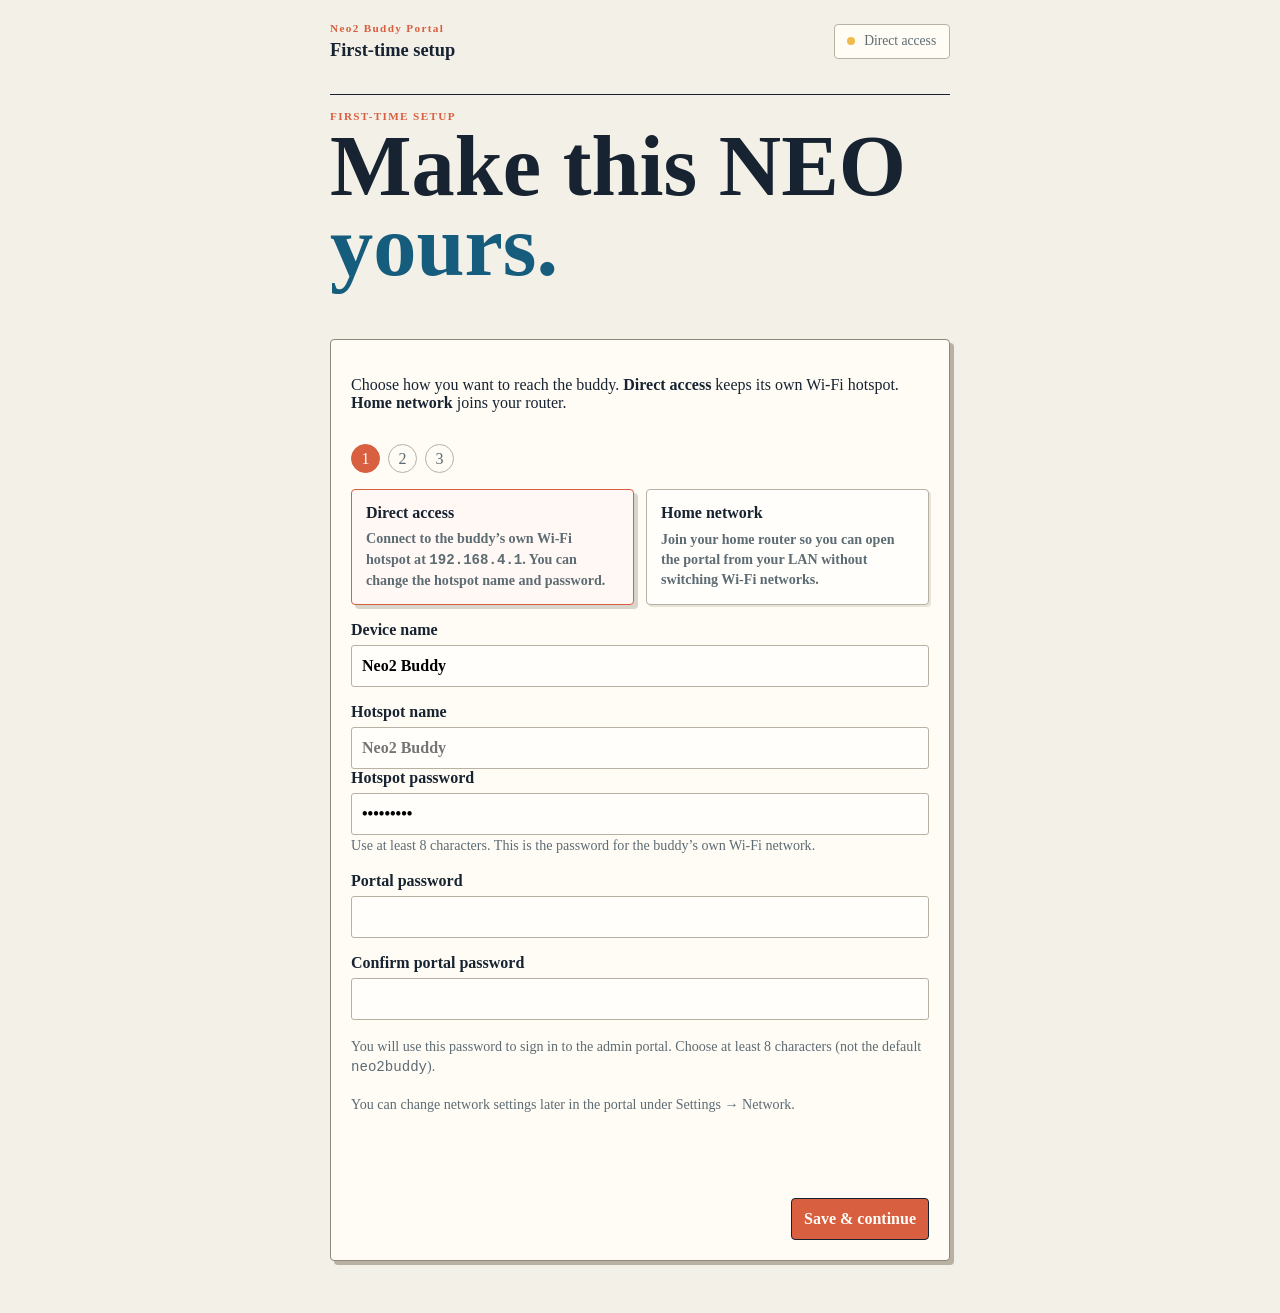
==== commit fc947494: "Release Neo2 Buddy 1.0.0. Ship Full/headless/uart-slim firmware packs, Setup flasher, portal and Neo" ====
--- a/firmware-web/setup.html
+++ b/firmware-web/setup.html
@@ -5,7 +5,7 @@
   <meta name="viewport" content="width=device-width, initial-scale=1, viewport-fit=cover">
   <meta name="theme-color" content="#f3f0e8">
   <title>Neo2 Buddy Setup</title>
-  <link rel="stylesheet" href="styles.css">
+  <link rel="icon" href="favicon.svg" type="image/svg+xml">
   <link rel="stylesheet" href="css/portal.css">
 </head>
 <body class="setup-page">
--- a/firmware-web/css/portal.css
+++ b/firmware-web/css/portal.css
@@ -1,442 +1,895 @@
+/* Neo2 Buddy portal — light paper theme (single stylesheet) */
 :root {
   --paper: #f3f0e8;
   --ink: #172331;
   --ink-muted: #5d6b73;
   --panel: #fffcf6;
-  --line: #d8d5cb;
+  --line: #b8b0a2;
+  --line-strong: #8f8778;
   --blue: #165d7d;
   --blue-deep: #0c334b;
   --coral: #d85f3f;
   --sun: #efbb4c;
   --mint: #b9dbcf;
-  --section-gap: 18px;
+  --gap: 18px;
   font-family: Georgia, Cambria, "Times New Roman", serif;
 }
-
-body {
-  background: var(--paper) !important;
-  color: var(--ink) !important;
-  font-family: Georgia, Cambria, "Times New Roman", serif;
-}
-/* Ruled-paper overlay removed — it clashed with the light theme */
-body::before { display: none; }
-
-/* --- Overrides for legacy dark-theme rules in styles.css (loaded first) --- */
-.stat-card,
-.panel,
-.files-panel,
-.quick-panel {
-  background: var(--panel) !important;
-  color: var(--ink);
-  border: 1px solid var(--line);
-}
-.stat-card strong { color: var(--ink); }
-.stat-card small,
-.action-row small,
-.file-list small {
-  color: var(--ink-muted) !important;
-}
-.action-row,
-.action-link,
-.file-list .action-row,
-.applet-row {
-  color: var(--ink) !important;
-}
-.action-row b,
-.applet-row b,
-.backup-row b {
-  color: var(--ink);
+*, *::before, *::after { box-sizing: border-box; }
+body { margin: 0; min-width: 320px; background: var(--paper); color: var(--ink); font-family: inherit; }
+button, input, select, textarea { font: inherit; }
+button { cursor: pointer; }
+
+.app-shell { position: relative; width: min(1160px, calc(100% - 32px)); margin: auto; padding: 22px 0 54px; }
+.app-shell > * { margin-top: var(--gap); }
+.app-shell > *:first-child { margin-top: 0; }
+
+.topbar { display: flex; align-items: center; justify-content: space-between; gap: 1rem; flex-wrap: wrap; padding: 0 0 15px; }
+.topbar h1, .panel h2 { margin: 0; font-size: 1.15rem; font-family: Georgia, Cambria, serif; }
+.eyebrow { margin: 0 0 .35rem; color: var(--coral); font-size: .7rem; font-weight: 800; letter-spacing: .12em; }
+.status-chip { display: inline-flex; align-items: center; gap: .55rem; padding: .55rem .8rem; border: 1px solid var(--line); border-radius: 4px; background: var(--panel); color: var(--ink-muted); font-size: .85rem; }
+.dot { width: .5rem; height: .5rem; border-radius: 50%; background: var(--sun); }
+.icon-button { width: 38px; height: 38px; display: inline-grid; place-items: center; padding: 0; border: 1px solid var(--line); border-radius: 4px; background: var(--panel); color: var(--blue-deep); }
+.icon-button:hover, .icon-button:focus-visible { background: var(--mint); outline: 2px solid var(--blue); outline-offset: 2px; }
+.visually-hidden { position: absolute; width: 1px; height: 1px; overflow: hidden; clip: rect(0 0 0 0); }
+
+.portal-nav { display: inline-flex; flex-wrap: wrap; gap: 4px; }
+.portal-nav-link { display: inline-flex; align-items: center; min-height: 36px; padding: 6px 12px; border: 1px solid var(--line); border-radius: 4px; background: var(--panel); color: var(--ink-muted); font-size: .88rem; font-weight: 700; text-decoration: none; }
+.portal-nav-link:hover, .portal-nav-link.is-active { color: var(--ink); border-color: var(--blue); }
+.portal-nav-link.is-active { background: var(--blue-deep); border-color: var(--blue-deep); color: #fffefa; }
+
+.button { display: inline-flex; align-items: center; justify-content: center; min-height: 40px; padding: 8px 12px; border: 1px solid var(--line); border-radius: 4px; background: var(--panel); color: var(--ink); font-weight: 700; text-decoration: none; }
+.button.primary, .primary-action { background: var(--coral); border-color: var(--ink); color: #fffefa; box-shadow: none; }
+.primary-action { display: inline-flex; gap: .35rem; min-height: 48px; padding: 12px 18px; white-space: nowrap; }
+.button.small { min-height: 30px; padding: 6px 8px; font-size: .92rem; }
+.button.subtle { background: transparent; border-color: transparent; color: var(--ink-muted); }
+.button.icon-action {
+  gap: 6px;
+}
+.button.icon-action svg {
+  width: 18px;
+  height: 18px;
+  flex-shrink: 0;
+}
+.button.icon-action-only {
+  width: 40px;
+  min-width: 40px;
+  padding: 0;
+}
+.button.icon-action-only[aria-busy="true"] svg {
+  opacity: 0;
+}
+.button[aria-busy="true"] {
+  cursor: progress;
+  opacity: .85;
+  gap: .45rem;
+  pointer-events: none;
+  position: relative;
+}
+.button[aria-busy="true"]::before {
+  content: "";
+  width: .85em;
+  height: .85em;
+  border: 2px solid currentColor;
+  border-right-color: transparent;
+  border-radius: 50%;
+  animation: portal-spin .7s linear infinite;
+  flex-shrink: 0;
+}
+.button.icon-action-only[aria-busy="true"]::before {
+  position: absolute;
+  inset: 0;
+  margin: auto;
+}
+@keyframes portal-spin {
+  to { transform: rotate(360deg); }
+}
+.btn-icon { display: inline-flex; width: 28px; height: 28px; margin-right: 8px; color: var(--blue-deep); }
+.btn-icon svg { width: 20px; height: 20px; }
+
+.hero-typing-cta {
+  display: grid;
+  grid-template-columns: auto 1fr auto;
+  align-items: center;
+  gap: 14px;
+  flex: 0 1 22rem;
+  max-width: 26rem;
+  min-width: min(100%, 16rem);
+  padding: 14px 16px;
+  border: 1px solid var(--blue-deep);
+  border-radius: 6px;
+  background: linear-gradient(145deg, #123f58 0%, var(--blue-deep) 55%, #082636 100%);
+  color: #eef6f8;
+  text-decoration: none;
+  box-shadow: 4px 4px 0 #0a2433;
+  transition: transform .16s ease, box-shadow .16s ease, border-color .16s ease;
+}
+.hero-typing-cta:hover,
+.hero-typing-cta:focus-visible {
+  transform: translate(-1px, -1px);
+  border-color: var(--mint);
+  box-shadow: 5px 5px 0 #0a2433;
+  outline: none;
+}
+.hero-typing-cta:focus-visible {
+  outline: 2px solid var(--sun);
+  outline-offset: 3px;
+}
+.hero-typing-cta-icon {
+  display: grid;
+  place-items: center;
+  width: 48px;
+  height: 48px;
+  border-radius: 5px;
+  background: rgba(185, 219, 207, .18);
+  color: var(--mint);
+  border: 1px solid rgba(185, 219, 207, .35);
+}
+.hero-typing-cta-copy {
+  display: grid;
+  gap: 3px;
+  min-width: 0;
+}
+.hero-typing-cta-copy strong {
+  font-size: 1.05rem;
+  line-height: 1.2;
+  letter-spacing: -.01em;
+  color: #fffefa;
+}
+.hero-typing-cta-copy small {
+  color: rgba(232, 244, 248, .78);
+  font-size: .78rem;
+  line-height: 1.35;
+  font-weight: 600;
+}
+.hero-typing-cta-arrow {
+  display: grid;
+  place-items: center;
+  width: 1.6rem;
+  height: 1.6rem;
+  border-radius: 50%;
+  background: rgba(255, 252, 246, .12);
+  color: #fffefa;
+  font-size: 1.05rem;
   font-weight: 700;
-}
-.stat-grid {
-  display: grid;
-  grid-template-columns: repeat(4, minmax(0, 1fr));
-  gap: var(--section-gap);
-}
-.neo-card:first-child {
-  background: var(--blue-deep) !important;
-  color: #e8f4f8;
-  border-color: var(--blue-deep);
-}
-.neo-card:first-child .label,
-.neo-card:first-child strong,
-.neo-card:first-child small {
-  color: #e8f4f8;
-}
-.neo-card:first-child small { opacity: 0.88; }
-.neo-card:first-child .button {
-  background: rgba(255, 252, 246, 0.14);
-  border-color: rgba(255, 252, 246, 0.4);
-  color: #fffefa;
-}
-.neo-card:first-child .button:hover,
-.neo-card:first-child .button:focus-visible {
-  background: rgba(255, 252, 246, 0.24);
-  border-color: #fffefa;
-}
-.hero {
+  line-height: 1;
+  transition: transform .16s ease, background .16s ease;
+}
+.hero-typing-cta:hover .hero-typing-cta-arrow,
+.hero-typing-cta:focus-visible .hero-typing-cta-arrow {
+  transform: translateX(2px);
+  background: rgba(185, 219, 207, .28);
+}
+
+.hero { display: flex; flex-wrap: wrap; align-items: flex-end; gap: 1.25rem 2rem; padding: 15px 0 35px; border-top: 1px solid var(--ink); }
+.hero > div { flex: 1 1 16rem; min-width: 0; }
+.hero h2 { margin: 0; font-size: clamp(2.45rem, 7vw, 5.4rem); line-height: .92; }
+.hero em { font-style: normal; color: var(--blue); }
+.hero .hero-typing-cta { align-self: center; }
+.typing-lead { max-width: 42rem; margin: 12px 0 0; color: var(--ink-muted); line-height: 1.5; }
+.typing-lead a { color: var(--blue); }
+
+.stat-grid { display: grid; grid-template-columns: repeat(4, minmax(0, 1fr)); gap: var(--gap); }
+.typing-stat-grid { grid-template-columns: repeat(auto-fit, minmax(140px, 1fr)); }
+.stat-card, .panel { background: var(--panel); border: 1px solid var(--line-strong); border-radius: 4px; box-shadow: 4px 4px 0 var(--line); }
+.stat-card { min-height: 128px; padding: 1.15rem; display: flex; flex-direction: column; justify-content: space-between; }
+.stat-card strong { font-size: 1.5rem; letter-spacing: -.04em; }
+.stat-card small, .label { color: var(--ink-muted); font-size: .78rem; font-weight: 700; }
+.neo-card:first-child { background: var(--blue-deep); color: #e8f4f8; border-color: var(--blue-deep); }
+.neo-card:first-child .label, .neo-card:first-child strong, .neo-card:first-child small { color: #e8f4f8; }
+.neo-card:first-child .button { background: rgba(255,252,246,.14); border-color: rgba(255,252,246,.4); color: #fffefa; }
+
+.workspace, .typing-workspace { display: grid; grid-template-columns: 1fr 320px; gap: 18px; }
+.dashboard-workspace { grid-template-columns: 1fr; }
+.dashboard-workspace .quick-panel, .management-workspace .files-panel,
+.neo-documents-section .neo-documents-panel, .live-viewer-section .monitor-panel { grid-column: 1 / -1; }
+.panel { padding: 20px; }
+.panel-heading { display: flex; align-items: center; justify-content: space-between; gap: 1rem; margin-bottom: 1rem; flex-wrap: wrap; }
+.panel-actions, .table-actions, .applet-actions { display: flex; flex-wrap: wrap; gap: 6px; align-items: center; justify-content: flex-end; }
+.quick-panel h2 { margin: 0 0 14px; font-size: 1.35rem; }
+.quick-panel .action-list { display: grid; grid-template-columns: repeat(auto-fit, minmax(220px, 1fr)); gap: 12px; }
+
+.action-list { display: flex; flex-direction: column; gap: 10px; }
+.action-row, .action-link {
+  display: flex; align-items: center; gap: 12px; width: 100%; padding: 14px;
+  border: 1px solid var(--line-strong); border-radius: 4px; background: #fffefa;
+  box-shadow: 2px 2px 0 var(--line); color: var(--ink); text-align: left; text-decoration: none; font: inherit;
+}
+.action-row > span:nth-child(2) { flex: 1; min-width: 0; }
+.action-row > i { margin-left: auto; color: var(--ink-muted); font-style: normal; font-weight: 700; }
+.action-row:hover, .action-link:hover { background: #f6f2ea; border-color: var(--blue); box-shadow: 2px 2px 0 var(--blue-deep); }
+.action-row small, .file-list small { display: block; color: var(--ink-muted); font-size: .75rem; margin-top: .18rem; }
+.action-icon { width: 44px; height: 44px; flex-shrink: 0; display: grid; place-items: center; border: 1px solid var(--line); border-radius: 4px; background: var(--panel); }
+.action-icon.blue { color: var(--blue-deep); background: #e9f2f3; border-color: #9bb8c4; }
+.action-icon.green { color: #2e7d4a; }
+.action-icon.amber { color: #a65b00; }
+.action-icon svg { display: block; }
+.action-link-typing:hover .action-icon.blue,
+.action-link-typing:focus-visible .action-icon.blue {
+  background: var(--mint);
+  border-color: var(--blue);
+}
+
+.empty-state { padding: 3rem 1rem; text-align: center; border: 1px dashed #31435f; border-radius: .9rem; color: var(--ink-muted); }
+.file-size-guidance { margin: 0 0 14px; color: var(--ink-muted); font-size: .88rem; line-height: 1.4; }
+.file-list { display: flex; flex-direction: column; gap: 10px; }
+.backup-row.is-large { background: #fff1de; border-color: #d4a72c; }
+.file-warning { margin-top: 4px; color: #93451f; font-weight: 700; }
+
+.neo-file-table-wrap { overflow-x: auto; border: 1px solid var(--line-strong); border-radius: 4px; background: #fffefa; }
+.neo-file-table {
+  width: 100%;
+  min-width: 640px;
+  table-layout: fixed;
+  border-collapse: collapse;
+  text-align: left;
+}
+.neo-file-table .neo-col-doc { width: auto; }
+.neo-file-table .neo-col-slot { width: 4.5rem; }
+.neo-file-table .neo-col-size { width: 12rem; }
+.neo-file-table .neo-col-actions { width: 22rem; }
+.neo-file-table th {
+  padding: 10px 12px;
+  background: #ebe6da;
+  border-bottom: 2px solid var(--line-strong);
+  border-right: 1px solid var(--line);
+  font-size: .76rem;
+  letter-spacing: .08em;
+  text-transform: uppercase;
+}
+.neo-file-table th:last-child,
+.neo-file-table td:last-child { border-right: 0; }
+.neo-file-table td {
+  padding: 12px;
+  border-top: 1px solid var(--line);
+  border-right: 1px solid var(--line);
+  vertical-align: middle;
+}
+.neo-file-table td:nth-child(1) {
+  overflow: hidden;
+  text-overflow: ellipsis;
+}
+.neo-file-table td:nth-child(1) strong {
+  display: block;
+  overflow: hidden;
+  text-overflow: ellipsis;
+  white-space: nowrap;
+}
+.neo-file-table td:nth-child(2) {
+  text-align: center;
+  font-variant-numeric: tabular-nums;
+  color: var(--ink-muted);
+}
+.neo-file-table th:nth-child(2) { text-align: center; }
+.neo-file-table td:nth-child(3) {
+  white-space: nowrap;
+  font-size: .88rem;
+  color: var(--ink-muted);
+}
+.neo-file-table td.table-actions,
+.neo-file-table td:last-child {
+  width: 22rem;
+  white-space: normal;
+}
+.neo-file-table .table-actions {
+  display: flex;
   flex-wrap: wrap;
-  gap: 1.25rem 2rem;
-  align-items: flex-end;
-}
-.hero > div { flex: 1 1 16rem; min-width: 0; }
-.app-shell { position: relative; width: min(1160px, calc(100% - 32px)); padding: 22px 0 54px; }
-.app-shell > * { margin-top: var(--section-gap); }
-.app-shell > *:first-child { margin-top: 0; }
-.topbar { padding: 0 0 15px; }
-.topbar h1, .panel h2 { font-family: Georgia, Cambria, serif; letter-spacing: 0; }
-.eyebrow { color: var(--coral); letter-spacing: .12em; }
-.status-chip { background: var(--panel); border-color: var(--line); border-radius: 4px; color: var(--ink-muted); }
-.dot { background: var(--sun); box-shadow: none; }
-.icon-button { width: 38px; height: 38px; display: inline-grid; place-items: center; padding: 0; border: 1px solid var(--line); border-radius: 4px; background: var(--panel); color: var(--blue-deep); font-size: 21px; }
-.icon-button:hover, .icon-button:focus-visible { background: var(--mint); outline: 2px solid var(--blue); outline-offset: 2px; }
-.button { border-radius: 4px; background: var(--panel); color: var(--ink); min-height: 40px; padding: 8px 12px; display: inline-flex; align-items: center; justify-content: center; border: 1px solid var(--line); width: auto; }
-.button.primary, .primary-action { border-radius: 4px; background: var(--coral); box-shadow: none; color: #fffefa; border-color: var(--ink); text-decoration: none; }
-.primary-action { display: inline-flex; align-items: center; gap: 0.35rem; padding: 12px 18px; min-height: 48px; font-weight: 700; white-space: nowrap; }
-a.primary-action:hover, a.primary-action:focus-visible { background: #c95538; color: #fff; outline: 2px solid var(--blue); outline-offset: 2px; }
-
-.portal-nav { display: inline-flex; align-items: center; gap: 4px; flex-wrap: wrap; }
-.portal-nav-link { display: inline-flex; align-items: center; min-height: 36px; padding: 6px 12px; border: 1px solid var(--line); border-radius: 4px; background: var(--panel); color: var(--ink-muted); font-size: 0.88rem; font-weight: 700; text-decoration: none; }
-.portal-nav-link:hover, .portal-nav-link:focus-visible { color: var(--ink); border-color: var(--blue); outline: none; }
-.portal-nav-link.is-active { background: var(--blue-deep); border-color: var(--blue-deep); color: #fffefa; }
-
-.dashboard-workspace { grid-template-columns: 1fr; }
-.dashboard-workspace .quick-panel { grid-column: 1 / -1; max-width: 36rem; }
-.typing-workspace { grid-template-columns: 1fr 320px; }
-.typing-hero { align-items: flex-end; }
-.typing-lead { max-width: 42rem; margin: 12px 0 0; color: var(--ink-muted); font-size: 1rem; line-height: 1.5; }
-.typing-lead a { color: var(--blue); }
-.typing-stat-grid { grid-template-columns: repeat(2, minmax(0, 1fr)); }
-.action-link { width: 100%; text-align: left; text-decoration: none; color: inherit; font: inherit; cursor: pointer; }
-
-/* Small and subtle button variants used for less-prominent actions */
-.button.small { padding: 6px 8px; min-height: 30px; font-size: 0.92rem; }
-.button.subtle { background: transparent; border: 1px solid transparent; color: var(--ink-muted); box-shadow: none; }
-.button.subtle:hover, .button.subtle:focus-visible { background: rgba(0,0,0,0.03); color: var(--ink); border-color: var(--line); }
-
-/* Ensure panel-level primary buttons match the regular `.button` sizing
-  (so 'Install' and 'Refresh' appear the same). Keep hero `.primary-action`
-  large by scoping this rule to panel contexts. */
-.panel .button, .panel .button.primary, .panel-actions .button { padding: 8px 12px; min-height: 40px; }
-
-/* Logs panel styling */
-.logs-panel .logs-list { max-height: 320px; overflow: auto; padding: 8px; border-top: 1px solid var(--line); }
-.log-entry { padding: 8px 6px; border-bottom: 1px solid var(--line); }
-.log-meta { display:flex; gap:8px; align-items:center; margin-bottom:4px; }
-.log-ts { color: var(--muted); font-size: 0.9rem; }
-.log-level { font-weight:700; padding:2px 6px; border-radius:4px; font-size:0.8rem; }
-.log-level.debug { background:#f3f4f6; color:#111; }
-.log-level.info { background:#e6f4ff; color:#00529b; }
-.log-level.warn { background:#fff4e5; color:#a65b00; }
-.log-level.error { background:#ffecec; color:#9b1c00; }
-.log-msg { white-space:pre-wrap; font-family: monospace; font-size: 0.95rem; }
-.hero { align-items: end; padding: 15px 0 35px; border-top: 1px solid var(--ink); }
-.hero h2 { font-size: clamp(2.45rem, 7vw, 5.4rem); line-height: .92; letter-spacing: 0; }
-.hero em { color: var(--blue); }
-.stat-card, .panel { background: var(--panel); border-color: var(--line); border-radius: 4px; box-shadow: 4px 4px 0 #d8d5cb; }
-.stat-card { min-height: 128px; }
-.stat-card strong { letter-spacing: 0; }
-.neo-card:first-child { background: var(--blue-deep); }
-.workspace { display: grid; grid-template-columns: 1fr 320px; grid-auto-rows: auto; gap: 18px; }
-/* Quick actions panel used to span both rows; removed to allow flow layout. */
-.files-panel { }
-
-/* Make certain panels span the full width of the content area */
-.management-workspace .files-panel,
-.neo-documents-section .neo-documents-panel,
-.live-viewer-section .monitor-panel {
-  grid-column: 1 / -1;
-}
-.widget { margin-bottom: 18px; }
-.panel { padding: 20px; }
-.quick-panel { background: var(--mint); }
-.neo-documents-panel { margin: 0 0 18px; }
-.neo-file-table-wrap { overflow-x: auto; border: 1px solid var(--line); }
-.monitor-panel { }
-.neo-file-table { width: 100%; min-width: 660px; border-collapse: collapse; text-align: left; }
-.neo-file-table th { padding: 10px 12px; background: #f4f0e6; color: var(--ink-muted); font-size: .76rem; letter-spacing: .08em; text-transform: uppercase; }
-.neo-file-table td { padding: 12px; border-top: 1px solid var(--line); vertical-align: middle; }
-.neo-file-table td strong, .neo-file-table td small { display: block; }
+  gap: 6px;
+  align-items: center;
+  justify-content: flex-start;
+}
+.neo-file-table tbody tr:nth-child(even) { background: #faf7f0; }
+.neo-file-table tbody tr:hover { background: #f3efe6; }
 .neo-file-table tr.is-large { background: #fff1de; }
-.table-action { min-width: 4.6rem; padding: 7px 10px; border: 1px solid var(--line); border-radius: 3px; background: #f4f0e6; color: var(--ink); font: inherit; font-size: 0.82rem; font-weight: 600; white-space: nowrap; cursor: pointer; }
-.table-action:hover:not(:disabled) { background: #ebe6dc; border-color: #c8c4ba; color: var(--ink); }
-.table-action.danger-action { color: #8d3d25; }
-.table-action:disabled { cursor: not-allowed; opacity: .72; }
-.table-actions, .applet-actions, .panel-actions { display: flex; align-items: center; justify-content: flex-end; gap: 6px; flex-wrap: wrap; }
-.inline-toggle {
-  display: inline-flex;
-  align-items: center;
-  gap: 8px;
-  margin: 0;
-  padding: 6px 10px;
-  min-height: 40px;
-  border: 1px solid var(--line);
-  border-radius: 4px;
-  background: var(--panel);
-  cursor: pointer;
-  font-size: 0.88rem;
-  font-weight: 700;
-  color: var(--ink);
-  user-select: none;
-}
-.inline-toggle input { position: absolute; opacity: 0; width: 0; height: 0; pointer-events: none; }
-.inline-toggle .toggle-track { flex-shrink: 0; }
-.inline-toggle-text { white-space: nowrap; }
+.table-action { min-width: 4.6rem; padding: 7px 10px; border: 1px solid var(--line-strong); border-radius: 3px; background: #fffefa; color: var(--ink); font-size: .82rem; font-weight: 600; white-space: nowrap; }
+.table-action:hover:not(:disabled) { background: #f0ebe2; }
+.table-action:disabled { opacity: .72; cursor: not-allowed; }
+@media (max-width: 760px) {
+  .neo-file-table { min-width: 520px; }
+  .neo-file-table .neo-col-size { width: 9.5rem; }
+  .neo-file-table .neo-col-actions,
+  .neo-file-table td.table-actions,
+  .neo-file-table td:last-child { width: 11.5rem; }
+}
+.danger-action { border-color: #d7a28f; color: #8d3d25; }
+.applet-row { grid-template-columns: auto 1fr auto; align-items: center; }
+.applet-upload { display: grid; gap: 9px; padding: 16px; border: 1px dashed var(--blue); background: #eef6f3; font-weight: 700; }
+
+.inline-toggle { display: inline-flex; align-items: center; gap: 8px; margin: 0; padding: 6px 10px; min-height: 40px; border: 1px solid var(--line); border-radius: 4px; background: var(--panel); font-size: .88rem; font-weight: 700; cursor: pointer; user-select: none; }
+.inline-toggle input { position: absolute; opacity: 0; width: 0; height: 0; }
 .inline-toggle:has(input:checked) { border-color: var(--blue); background: #eef6f3; }
-.inline-toggle:has(input:focus-visible) { outline: 2px solid var(--blue); outline-offset: 2px; }
-.portal-notice-action {
-  margin: 0 0 0 4px;
-  padding: 0;
-  border: 0;
-  background: none;
-  color: var(--blue);
-  font-weight: 700;
-  cursor: pointer;
-  text-decoration: underline;
-  font-size: inherit;
-}
-.neo-file-table td:last-child { width: 1%; white-space: nowrap; vertical-align: middle; }
-.neo-file-table .table-actions { min-width: 18rem; }
-.applet-row { grid-template-columns: auto 1fr auto; }
-.applet-row > span:nth-child(2) { min-width: 0; }
-.applet-actions .table-action { min-width: 5.5rem; }
-.danger-action { border-color: #d7a28f; color: #8d3d25; }
-.danger-action:hover { background: #f9e5dc; }
-.applet-row { align-items: center; }
-.applet-upload { display: grid; gap: 9px; padding: 16px; border: 1px dashed var(--blue); background: #eef6f3; font-weight: 700; }
-.applet-upload input { max-width: 100%; }
-.applet-upload span { color: var(--ink-muted); font-size: .88rem; font-weight: 400; }
-.dialog-status { min-height: 1.2em; margin: 0; color: #8d3d25; font-size: .9rem; }
-.operation-notice { margin: 14px 0 0; padding: 10px 12px; border-left: 3px solid var(--blue); background: #e9f2f3; color: var(--blue-deep); font-size: .9rem; }
+.toggle-row { display: flex; align-items: center; justify-content: space-between; gap: 12px; }
+.toggle-row span { display: grid; gap: 3px; }
+.toggle-row small { color: var(--ink-muted); font-size: .82rem; }
+.toggle-row input { position: absolute; opacity: 0; }
+.toggle-track { width: 42px; height: 24px; position: relative; border: 1px solid var(--line); border-radius: 13px; background: #dedbd2; flex-shrink: 0; }
+.toggle-track::after { content: ""; width: 18px; height: 18px; position: absolute; top: 2px; left: 2px; border-radius: 50%; background: #fff; transition: transform .18s ease; }
+.toggle-row input:checked + .toggle-track { border-color: var(--blue); background: var(--mint); }
+.toggle-row input:checked + .toggle-track::after { transform: translateX(17px); background: var(--blue-deep); }
+
+.operation-notice, .dialog-status, .settings-note, .field-hint { font-size: .9rem; }
+.operation-notice { margin: 14px 0 0; padding: 10px 12px; border-left: 3px solid var(--blue); background: #e9f2f3; color: var(--blue-deep); }
 .operation-notice[data-type="error"] { border-color: var(--coral); background: #f9e5dc; color: #70311f; }
 .operation-notice[data-type="success"] { border-color: #5f9e84; background: #e6f3ed; color: #21583f; }
-.document-dialog { width: min(780px, calc(100% - 30px)); }
-.document-dialog > * { margin-bottom: 16px; }
-.document-dialog > *:last-child { margin-bottom: 0; }
-.document-meta { margin-top: 0; color: var(--ink-muted); font-size: .9rem; }
-.document-preview { min-height: 280px; max-height: 52vh; overflow: auto; margin: 0; padding: 14px; border: 1px solid var(--line); border-radius: 3px; background: #f4f0e6; color: var(--ink); font-family: "Courier New", monospace; font-size: .92rem; line-height: 1.5; white-space: pre-wrap; }
-.button[aria-busy="true"] { cursor: progress; opacity: .72; }
-.visually-hidden { position: absolute; width: 1px; height: 1px; overflow: hidden; clip: rect(0 0 0 0); white-space: nowrap; }
-.action-list { display: flex; flex-direction: column; gap: 10px; }
-.action-row { border-radius: 6px; border: 1px solid transparent; padding: 12px; display: flex; align-items: center; gap: 12px; justify-content: space-between; background: transparent; width: 100%; box-sizing: border-box; }
-.action-row:last-child { margin-bottom: 0; }
-.action-row:hover { background: #f0ede4; border-color: var(--line); }
-.action-row .action-icon { width: 44px; height: 44px; display: grid; place-items: center; border-radius: 6px; background: #fffefa; }
-.action-icon { border-radius: 3px; }
-/* Color variants for action icons */
-.action-row .action-icon.blue { color: var(--blue-deep); }
-.action-row .action-icon.green { color: #2e7d4a; }
-.action-row .action-icon.amber { color: #a65b00; }
-.action-row .action-icon svg { width: 20px; height: 20px; }
-
-/* Inline icon used in header buttons */
-.btn-icon { display: inline-flex; align-items: center; justify-content: center; width: 28px; height: 28px; margin-right: 8px; vertical-align: middle; color: var(--blue-deep); }
-.btn-icon svg { display: block; width: 20px; height: 20px; }
-.button .btn-icon svg { width: 20px; height: 20px; }
-.file-size-guidance { margin: 0 0 14px; color: var(--ink-muted); font-size: .88rem; line-height: 1.4; }
-.backup-row.is-large { background: #fff1de; }
-.backup-row .file-warning { margin-top: 4px; color: #93451f; font-weight: 700; }
-.live-text { border-radius: 6px; background: linear-gradient(180deg,#0f2b35,#122f3d); padding: 12px; min-height: 140px; max-height: 300px; overflow:auto; font-family: "Courier New", monospace; font-size: 0.98rem; line-height: 1.45; color: #e6f7fb; border: 1px solid rgba(255,255,255,0.03); }
+.operation-notice[data-type="warning"] { border-color: #d4a72c; background: #fbf0d4; color: #5a4518; }
+.settings-note { margin: 0; padding: 10px 12px; border-left: 3px solid var(--sun); background: #fbf0d4; color: var(--ink-muted); font-size: .88rem; }
+.field-hint { margin: 0; color: var(--ink-muted); font-size: .88rem; line-height: 1.45; }
+.dialog-status { min-height: 1.2em; margin: 0; color: var(--ink-muted); }
+.dialog-status[data-type="error"] {
+  padding: 10px 12px;
+  border-left: 3px solid var(--coral);
+  background: #f9e5dc;
+  color: #70311f;
+}
+.dialog-status[data-type="success"] {
+  padding: 10px 12px;
+  border-left: 3px solid #5f9e84;
+  background: #e6f3ed;
+  color: #21583f;
+}
+.dialog-status[data-type="info"] {
+  padding: 10px 12px;
+  border-left: 3px solid var(--blue);
+  background: #e9f2f3;
+  color: var(--blue-deep);
+}
+.document-preview { min-height: 6rem; max-height: 52vh; overflow: auto; margin: 0; padding: 14px; border: 1px solid var(--line); border-radius: 3px; background: #f4f0e6; font-family: "Courier New", monospace; font-size: .92rem; line-height: 1.5; white-space: pre-wrap; }
+
+.live-controls { display: flex; flex-wrap: wrap; gap: 8px; align-items: center; margin-bottom: 12px; }
+.follow-indicator { font-size: .85rem; color: var(--ink-muted); }
+.live-text { border-radius: 6px; background: linear-gradient(180deg, #0f2b35, #122f3d); padding: 12px; min-height: 140px; max-height: 300px; overflow: auto; font-family: "Courier New", monospace; font-size: .98rem; line-height: 1.45; color: #e6f7fb; border: 1px solid rgba(255,255,255,.03); }
+.live-line { padding: 2px 6px; white-space: pre-wrap; word-break: break-word; }
 .live-line.live-error { color: #ffb4a8; }
-.live-line { padding: 2px 6px; white-space: pre-wrap; word-break: break-word; }
-.live-line.new { background: linear-gradient(90deg, rgba(77,141,255,0.12), rgba(77,141,255,0.04)); border-left: 3px solid rgba(76,141,255,0.6); }
-.live-meta { display:flex; gap:8px; align-items:center; margin-bottom:6px; }
-.live-ts { color: #bcdbe3; font-size: 0.82rem; }
-.live-hex { font-family: monospace; color: #a6e1ff; font-size: 0.9rem; }
-
-/* Log list styles */
-.logs-container { display:flex; flex-direction:column; gap:6px; }
-.log-item { padding:8px; border-radius:6px; display:flex; gap:8px; align-items:flex-start; background: rgba(255,255,255,0.02); }
-.log-level { min-width:64px; padding:4px 8px; border-radius:4px; font-weight:600; text-transform:uppercase; font-size:0.8rem; }
-.log-level.DEBUG { background: linear-gradient(90deg,#2b2b2b,#3d3d3d); color:#cbd5e1; }
-.log-level.INFO { background: linear-gradient(90deg,#123b2f,#0b6b44); color:#dff7ec; }
-.log-level.WARN { background: linear-gradient(90deg,#5a3e00,#8a5f00); color:#fff1d6; }
-.log-level.ERROR { background: linear-gradient(90deg,#3b0000,#7a0000); color:#ffd8d8; }
-.log-msg { flex:1; font-family: "Courier New", monospace; font-size:0.9rem; color:#e6f7fb; white-space:pre-wrap; }
-.log-ts { color:#9fb3bb; font-size:0.8rem; }
-.log-icon { width:20px; height:20px; display:inline-block; margin-right:6px; }
-.filter-active { outline: 2px solid rgba(77,141,255,0.35); }
-
-/* Follow / pause indicator */
-.live-controls { display:flex; gap:8px; align-items:center; }
-.follow-indicator { padding:6px 10px; border-radius:6px; background: rgba(255,255,255,0.02); color:#cfeefc; font-weight:600; }
-.paused { background: linear-gradient(90deg,#3b3b3b,#2a2a2a); color:#ffdf80; border:1px solid rgba(255,223,128,0.08); }
-.monitor-note { color: var(--ink-muted); }
-dialog { max-width: min(560px, calc(100% - 30px)); border-radius: 5px; border: 1px solid var(--ink); background: var(--panel); color: var(--ink); box-shadow: 8px 8px 0 var(--blue-deep); }
-dialog::backdrop { background: #172331a6; }
-/* Format dialog specific tweaks */
-.format-dialog { width: min(600px, calc(100% - 28px)); padding: 16px; }
-.format-dialog .settings-note { margin-bottom: 8px; }
-.format-dialog input { width: 100%; margin-top: 6px; }
-.format-dialog progress { height: 12px; border-radius: 6px; }
-.setup-dialog form, .sync-dialog form { display: grid; gap: 16px; }
-.setup-heading h2, .dialog-heading h2 { margin: 0; font-size: 2.15rem; line-height: 1; }
-.setup-heading p, .dialog-heading p { margin: 0; color: var(--ink-muted); }
+.live-line.new { background: linear-gradient(90deg, rgba(77,141,255,.12), rgba(77,141,255,.04)); border-left: 3px solid rgba(76,141,255,.6); }
+
+dialog { width: min(520px, calc(100% - 2rem)); padding: 0; border: 1px solid var(--line); border-radius: 1rem; background: var(--panel); color: var(--ink); box-shadow: 0 2rem 6rem #000a; }
+dialog::backdrop { background: #02050dbe; }
+dialog form, .settings-dialog, .logs-dialog { padding: 1.5rem; }
+.close, .close-dialog {
+  border: 0;
+  background: transparent;
+  color: var(--ink-muted);
+  font-size: 1.6rem;
+  line-height: 1;
+  cursor: pointer;
+  flex-shrink: 0;
+  margin-left: auto;
+  align-self: flex-start;
+  padding: 0 0 0 8px;
+}
+.dialog-heading, .settings-heading {
+  display: flex;
+  justify-content: space-between;
+  align-items: flex-start;
+  gap: 1rem;
+  margin-bottom: 1rem;
+}
+.dialog-heading > div:first-child,
+.settings-heading > div:first-child {
+  min-width: 0;
+  flex: 1;
+}
+.dialog-actions {
+  display: flex;
+  flex-wrap: wrap;
+  gap: 10px;
+  align-items: stretch;
+  justify-content: flex-end;
+  margin-top: 1.25rem;
+}
+.dialog-actions .button {
+  box-sizing: border-box;
+  min-height: 42px;
+  margin: 0;
+}
+#dialog-actions-pairing,
+#dialog-actions-ble-send {
+  display: flex;
+  flex-direction: column;
+  gap: 0;
+}
+#dialog-actions-pairing > .settings-note + .settings-note,
+#dialog-actions-pairing > .settings-note + #ble-bonds-list.settings-note {
+  border-top: 0;
+  padding-top: 2px;
+}
+#dialog-actions-pairing > .dialog-actions,
+#dialog-actions-ble-send > .dialog-actions {
+  margin-top: 1.15rem;
+  justify-content: flex-start;
+}
+#dialog-actions-default.dialog-actions {
+  margin-top: 1.15rem;
+  justify-content: flex-end;
+}
+#dialog-actions-ble-send > label {
+  display: grid;
+  gap: 8px;
+  margin: 0.35rem 0 0;
+  font-weight: 700;
+}
+#dialog-actions-ble-send > .document-preview {
+  margin-top: 10px;
+}
+#dialog-actions-ble-send > .dialog-status {
+  margin-top: 10px;
+}
+.document-dialog {
+  padding: 1.5rem;
+}
+.document-dialog > .document-preview,
+.document-dialog > label {
+  display: grid;
+  gap: 8px;
+  margin: 0 0 12px;
+  font-weight: 700;
+}
+.document-dialog > .document-preview {
+  font-weight: 400;
+}
+.settings-section { display: grid; gap: 12px; }
+.settings-section label { display: grid; gap: 6px; font-weight: 700; }
+.settings-section input, .settings-section select, .settings-section textarea {
+  width: 100%; min-height: 42px; padding: 8px 10px; border: 1px solid var(--line); border-radius: 3px; background: #fffefa; color: var(--ink);
+}
+.settings-section textarea { min-height: 72px; resize: vertical; }
+.settings-section input:focus, .settings-section select:focus, .settings-section textarea:focus {
+  border-color: var(--blue); outline: 3px solid var(--mint);
+}
+
+.login-dialog { width: min(430px, calc(100% - 30px)); padding: 0; overflow: hidden; }
+.login-dialog form { display: grid; gap: 18px; padding: 28px; }
+.login-intro { padding: 6px 0 20px; border-bottom: 1px solid var(--line); }
+.login-mark { width: 44px; height: 44px; display: grid; place-items: center; margin-bottom: 20px; background: var(--blue-deep); color: #fff; font-size: 1.35rem; font-weight: 700; }
+.login-intro h2 { margin: 5px 0 8px; font-size: 2.25rem; line-height: .95; }
+.login-intro p:last-child { max-width: 31ch; margin: 0; color: var(--ink-muted); line-height: 1.45; }
+.login-field { display: grid; gap: 8px; font-weight: 700; }
+.login-field input { min-height: 46px; padding: 10px 12px; border: 1px solid var(--line); border-radius: 3px; background: #fffefa; }
+.login-field input:focus { border-color: var(--blue); outline: 3px solid var(--mint); }
+.login-submit { width: 100%; min-height: 46px; }
+.login-footer { display: flex; justify-content: space-between; gap: 12px; color: var(--ink-muted); font-size: .82rem; }
+.text-button { padding: 0; border: 0; background: transparent; color: var(--blue); font-weight: 700; text-decoration: underline; }
+.login-error { margin: -4px 0 0; padding: 9px 10px; border-left: 3px solid var(--coral); background: #f9e5dc; color: #70311f; font-size: .9rem; }
+
+.logs-dialog { width: min(720px, calc(100% - 30px)); max-height: calc(100vh - 40px); padding: 18px; display: flex; flex-direction: column; gap: 12px; }
+.logs-dialog:not([open]) { display: none; }
+.logs-dialog .logs-list { flex: 1; min-height: 200px; max-height: min(52vh, 420px); overflow: auto; border: 1px solid var(--line); border-radius: 4px; background: #f4f0e6; }
+.logs-empty { margin: 0; padding: 24px 16px; text-align: center; color: var(--ink-muted); }
+.log-row { margin: 0; padding: 10px 12px; border-bottom: 1px solid #e0dbd0; }
+.log-row-head { display: flex; gap: 10px; margin-bottom: 6px; }
+.log-badge { display: inline-flex; min-width: 3.5rem; justify-content: center; padding: 2px 8px; border-radius: 3px; font-size: .72rem; font-weight: 800; }
+.log-badge-info { background: #e6f4ff; color: #00529b; }
+.log-badge-warn { background: #fff4e5; color: #a65b00; }
+.log-badge-error { background: #ffecec; color: #9b1c00; }
+.log-badge-debug { background: #eceae4; color: #4a4a4a; }
+.log-msg { margin: 0; font-family: "Courier New", Consolas, monospace; font-size: .88rem; line-height: 1.45; white-space: pre-wrap; word-break: break-word; }
+
+.network-mode-grid { display: grid; gap: 12px; }
+@media (min-width: 560px) { .network-mode-grid { grid-template-columns: 1fr 1fr; } }
+.network-mode-card { display: grid; gap: 6px; padding: 14px; border: 1px solid var(--line); border-radius: 4px; background: #fffefa; cursor: pointer; box-shadow: 2px 2px 0 #e8e4da; }
+.network-mode-card:has(input:checked) { border-color: var(--coral); background: #fff8f4; box-shadow: 4px 4px 0 #d8d5cb; }
+.network-mode-card input { position: absolute; opacity: 0; pointer-events: none; }
+.network-mode-title { font-weight: 700; }
+.network-mode-copy { font-size: .88rem; line-height: 1.45; color: var(--ink-muted); }
+.network-mode-fieldset { border: 0; margin: 0; padding: 0; }
+.settings-wifi-row { display: flex; gap: 10px; align-items: end; }
+.settings-wifi-row label { flex: 1; }
+.settings-saved-wifi {
+  display: grid;
+  gap: 10px;
+  margin-top: 4px;
+  padding-top: 12px;
+  border-top: 1px solid var(--line);
+}
+.settings-subheading {
+  margin: 0;
+  font-size: .95rem;
+  font-weight: 700;
+}
+.wifi-saved-list {
+  list-style: none;
+  margin: 0;
+  padding: 0;
+  display: grid;
+  gap: 6px;
+  min-height: 1.5rem;
+}
+.wifi-saved-empty {
+  margin: 0;
+  padding: 10px 12px;
+  border: 1px dashed var(--line);
+  border-radius: 6px;
+  color: var(--ink-muted);
+  font-size: .88rem;
+}
+.wifi-saved-item {
+  display: flex;
+  align-items: center;
+  gap: 10px;
+  padding: 8px 10px;
+  border: 1px solid var(--line);
+  border-radius: 6px;
+  background: #fffefa;
+}
+.wifi-saved-item.is-preferred { border-color: var(--coral); background: #fff6f2; }
+.wifi-saved-item .wifi-saved-meta { color: var(--ink-muted); font-size: .82rem; margin-left: auto; }
+.wifi-saved-item button { flex-shrink: 0; }
+
+.portal-notices { margin: 0; }
+.portal-notice { margin: 0 0 var(--gap); padding: 10px 14px; border-radius: 4px; border: 1px solid var(--line-strong); font-size: .9rem; line-height: 1.45; }
+.portal-notice a { color: var(--blue); font-weight: 700; }
+.portal-notice-ble { background: #eef6f3; border-color: #88b6a4; color: var(--blue-deep); }
+.portal-notice-info { background: #f6f4ef; color: var(--ink-muted); }
+.portal-notice-action { margin-left: 4px; padding: 0; border: 0; background: none; color: var(--blue); font-weight: 700; text-decoration: underline; cursor: pointer; }
+.portal-demo-banner { margin: 0 0 var(--gap); padding: 10px 16px; border: 1px solid #e8c56a; border-radius: 4px; background: #fbf0d4; color: #5a4518; font-size: .9rem; text-align: center; }
+
+.portal-footer { margin-top: 28px; color: var(--ink-muted); font-size: .85rem; }
+.portal-footer-inner { display: flex; justify-content: space-between; align-items: center; gap: 12px; flex-wrap: wrap; width: min(1160px, calc(100% - 32px)); margin: 0 auto 28px; }
+.portal-footer .footer-right { display: flex; gap: 1rem; flex-wrap: wrap; }
+.portal-footer a { color: var(--ink); font-weight: 600; }
+.footer-beta-note { margin-left: 6px; padding: 2px 8px; border-radius: 3px; background: #e9f2f3; border: 1px solid var(--blue); color: var(--blue-deep); font-size: .78rem; font-weight: 700; }
+
+.setup-page .setup-shell { width: min(620px, calc(100% - 32px)); }
+.setup-page .setup-form { display: grid; gap: 16px; }
+.setup-page .setup-form label { display: grid; gap: 6px; font-weight: 700; }
+.setup-page .setup-form input, .setup-page .setup-form select {
+  width: 100%; min-height: 42px; padding: 8px 10px; border: 1px solid var(--line); border-radius: 3px; background: #fffefa;
+}
+.setup-page .wifi-row { display: flex; gap: 10px; align-items: end; }
+.setup-page .wifi-row label { flex: 1; }
+.setup-page .setup-status.error { padding: 9px 10px; border-left: 3px solid var(--coral); background: #f9e5dc; color: #70311f; }
+.setup-page .setup-status.ok { padding: 9px 10px; border-left: 3px solid #88b6a4; background: var(--mint); color: var(--blue-deep); }
+.setup-page .setup-foot a { color: var(--blue); font-weight: 700; }
+
 .setup-steps { display: flex; gap: 8px; }
 .setup-steps span { width: 29px; height: 29px; display: grid; place-items: center; border: 1px solid var(--line); border-radius: 50%; color: var(--ink-muted); }
-.setup-steps .active { background: var(--coral); border-color: var(--coral); color: white; }
-.setup-dialog label, .sync-dialog label { display: grid; gap: 6px; font-weight: 700; }
-.setup-dialog input:not([type="checkbox"]), .sync-dialog input:not([type="radio"]) { width: 100%; min-height: 42px; padding: 8px 10px; border: 1px solid var(--line); border-radius: 3px; background: #fffefa; color: var(--ink); font: inherit; }
-.checkbox-row { display: flex !important; align-items: center; gap: 9px !important; }
-.checkbox-row input { width: 17px; height: 17px; accent-color: var(--coral); }
-.setup-note { margin: 0; font-size: .9rem; color: var(--ink-muted); }
+.setup-steps .active { background: var(--coral); border-color: var(--coral); color: #fff; }
+.setup-dialog form, .sync-dialog form, .format-dialog form { display: grid; gap: 14px; padding: 1.5rem; }
+.format-dialog input { width: 100%; min-height: 40px; padding: 8px 10px; border: 1px solid var(--line); border-radius: 3px; }
+.checkbox-row { display: flex; align-items: center; gap: 9px; }
+.settings-dialog { width: min(620px, calc(100% - 30px)); }
+.settings-summary { display: grid; grid-template-columns: auto 1fr auto; align-items: center; gap: 11px; padding: 14px; border: 1px solid var(--line); background: #f4f0e6; }
+.settings-mark { width: 36px; height: 36px; display: grid; place-items: center; background: var(--blue-deep); color: #fff; font-weight: 700; }
+.settings-summary small { display: block; margin-top: 2px; color: var(--ink-muted); }
+.settings-status { padding: 5px 8px; border: 1px solid #88b6a4; background: var(--mint); color: var(--blue-deep); font-size: .78rem; font-weight: 700; }
+.settings-section h3 { margin: 0; padding-bottom: 7px; border-bottom: 1px solid var(--line); font-size: 1rem; }
+.settings-danger-zone { margin-top: 14px; padding-top: 12px; border-top: 1px solid var(--line); display: grid; gap: 8px; }
+.settings-danger-zone h4 { margin: 0; color: #8d3d25; }
+.provider-switch { display: flex; flex-wrap: wrap; gap: 9px; border: 0; padding: 0; }
+.provider-switch label { display: inline-flex; }
+.provider-switch input { position: absolute; opacity: 0; }
+.provider-switch span { padding: 8px 12px; border: 1px solid var(--line); border-radius: 3px; }
+.provider-switch input:checked + span { border-color: var(--blue); background: var(--mint); }
 .sync-health { margin: 0; padding: 10px 12px; border-radius: 4px; border: 1px solid var(--line); font-size: .92rem; }
 .sync-health[data-state="ok"] { background: #edf8ef; border-color: #9fd4a8; color: #1f5d2b; }
 .sync-health[data-state="warning"] { background: #fff8e8; border-color: #e8c56a; color: #6a4d00; }
 .sync-health[data-state="error"] { background: #fdeeee; border-color: #e59a9a; color: #7a1f1f; }
-.sync-health[data-state="idle"] { background: #f6f4ef; color: var(--ink-muted); }
-.sync-provider-help { margin: 0; padding: 12px 14px; border-left: 3px solid var(--accent, #c58b2d); background: #fffaf0; font-size: .9rem; color: var(--ink-muted); }
-.sync-provider-help strong { color: var(--ink); }
+.sync-provider-help { margin: 0; padding: 12px 14px; border-left: 3px solid var(--sun); background: #fffaf0; font-size: .9rem; color: var(--ink-muted); }
 .sync-checklist { margin: 0; padding-left: 1.2rem; display: grid; gap: 6px; font-size: .9rem; color: var(--ink-muted); }
-.sync-checklist li[data-ok="true"] { color: #1f5d2b; list-style: "✓ "; }
-.sync-checklist li[data-ok="false"] { color: var(--ink-muted); list-style: "○ "; }
-.sync-checklist li[data-ok="warn"] { color: #6a4d00; list-style: "! "; }
-.settings-danger-zone { margin-top: 14px; padding-top: 12px; border-top: 1px solid var(--line); display: grid; gap: 8px; }
-.settings-danger-zone h4 { margin: 0; color: #8d3d25; }
-.dialog-actions { display: flex; justify-content: flex-end; gap: 10px; }
-.provider-switch { display: flex; gap: 9px; padding: 0; border: 0; }
-.provider-switch legend { margin-bottom: 7px; font-weight: 700; }
-.provider-switch label { display: inline-flex; }
-.provider-switch input { position: absolute; opacity: 0; }
-.provider-switch span { padding: 8px 12px; border: 1px solid var(--line); border-radius: 3px; }
-.provider-switch input:checked + span { border-color: var(--blue); background: var(--mint); }
-.settings-dialog { width: min(620px, calc(100% - 30px)); }
-.settings-dialog form { display: grid; gap: 18px; }
-.settings-heading { display: flex; align-items: flex-start; justify-content: space-between; gap: 16px; }
-.close-dialog { width: 34px; height: 34px; display: grid; place-items: center; flex: 0 0 auto; padding: 0; border: 1px solid var(--line); border-radius: 50%; background: transparent; color: var(--ink); font-size: 1.45rem; line-height: 1; }
-.close-dialog:hover, .close-dialog:focus-visible { background: var(--mint); outline: 2px solid var(--blue); outline-offset: 2px; }
-.settings-summary { display: grid; grid-template-columns: auto 1fr auto; align-items: center; gap: 11px; padding: 14px; border: 1px solid var(--line); background: #f4f0e6; }
-.settings-mark { width: 36px; height: 36px; display: grid; place-items: center; background: var(--blue-deep); color: white; font-weight: 700; }
-.settings-summary strong, .settings-summary small { display: block; }
-.settings-summary small { margin-top: 2px; color: var(--ink-muted); }
-.settings-status { padding: 5px 8px; border: 1px solid #88b6a4; background: var(--mint); color: var(--blue-deep); font-size: .78rem; font-weight: 700; }
-.settings-section { display: grid; gap: 12px; padding: 0; border: 0; }
-.settings-section h3 { margin: 0; padding-bottom: 7px; border-bottom: 1px solid var(--line); font-size: 1rem; }
-.settings-section > label:not(.toggle-row) { display: grid; grid-template-columns: 150px 1fr; align-items: center; gap: 12px; font-weight: 700; }
-.settings-section input:not([type="checkbox"]), .settings-section select { width: 100%; min-height: 40px; padding: 7px 9px; border: 1px solid var(--line); border-radius: 3px; background: #fffefa; color: var(--ink); font: inherit; }
-.toggle-row { display: grid; grid-template-columns: 1fr auto; align-items: center; column-gap: 12px; }
-.toggle-row b, .toggle-row small { display: block; }
-.toggle-row small { margin-top: 3px; color: var(--ink-muted); font-size: .82rem; }
-.toggle-row input { position: absolute; opacity: 0; }
-.toggle-track { width: 42px; height: 24px; position: relative; border: 1px solid var(--line); border-radius: 13px; background: #dedbd2; }
-.toggle-track::after { content: ""; width: 18px; height: 18px; position: absolute; top: 2px; left: 2px; border-radius: 50%; background: white; transition: transform .18s ease; }
-.toggle-row input:checked + .toggle-track { border-color: var(--blue); background: var(--mint); }
-.toggle-row input:checked + .toggle-track::after { transform: translateX(17px); background: var(--blue-deep); }
-.toggle-row input:focus-visible + .toggle-track { outline: 2px solid var(--blue); outline-offset: 2px; }
-.settings-note { margin: 0; padding: 10px 12px; border-left: 3px solid var(--sun); background: #fbf0d4; color: var(--ink-muted); font-size: .88rem; }
-
-/* Normalize logs dialog to match settings dialog styling */
-.logs-dialog { width: min(620px, calc(100% - 30px)); padding: 18px; }
-.logs-dialog .dialog-controls { display: flex; gap: 12px; align-items: center; margin-bottom: 8px; }
-.logs-dialog .logs-list { max-height: 320px; overflow: auto; padding: 12px; border: 1px dashed var(--line); border-radius: 6px; background: var(--panel); }
-.logs-dialog .dialog-actions { display: flex; justify-content: flex-end; gap: 10px; margin-top: 12px; }
-@media (max-width: 760px) { .topbar { align-items: flex-start; padding-bottom: 10px; } .status-chip { display: none; } .portal-nav { width: 100%; } .hero { align-items: flex-start; flex-direction: column; } .hero h2 { font-size: clamp(2.45rem, 15vw, 4.3rem); } .stat-grid, .typing-stat-grid { grid-template-columns: repeat(2, 1fr); } .workspace, .typing-workspace { grid-template-columns: 1fr; } .quick-panel, .typing-quick-panel { order: -1; max-width: none; } .neo-file-table .table-actions { min-width: 0; } .dialog-actions { justify-content: stretch; } .dialog-actions .button { flex: 1; } .panel-heading { align-items: flex-start; } .panel-actions, .applet-actions { flex-wrap: wrap; } .primary-action { width: 100%; justify-content: center; } }
-
-/* Footer */
-.portal-footer { margin-top: 28px; color: var(--ink-muted); font-size: .85rem; opacity: 0.9; }
-.portal-footer-inner { display:flex; justify-content:space-between; align-items:center; gap:12px; flex-wrap:wrap; width: min(1160px, calc(100% - 32px)); margin: 0 auto 28px; }
-.portal-footer .footer-left { display:flex; flex-direction:column; gap:4px; align-items:flex-start; text-align:left; color: var(--ink-muted); }
-.portal-footer .footer-right { display:flex; gap:1rem; align-items:center; flex-wrap:wrap; }
-.portal-footer .footer-right a { color: var(--ink); font-weight:600; text-decoration: underline; text-underline-offset: 2px; }
-.portal-footer #footer-app-name { color: var(--ink); font-weight:700; }
-.portal-footer #footer-version { color: var(--ink-muted); font-weight:400; font-size: .85rem; opacity: 0.85; }
-.portal-footer #footer-release { color: var(--ink-muted); opacity: 0.75; }
-.footer-beta-note { margin-left: 6px; padding: 2px 8px; border-radius: 3px; background: #fbf0d4; border: 1px solid #d4a72c; color: #5a4518; font-size: 0.78rem; font-weight: 700; }
-
-/* Standalone first-run setup page (/setup.html) */
-.setup-page .setup-shell { width: min(620px, calc(100% - 32px)); }
-.setup-page .setup-panel { max-width: 620px; }
-.setup-page .setup-form { display: grid; gap: 16px; }
-.setup-page .setup-form label { display: grid; gap: 6px; font-weight: 700; }
-.setup-page .setup-form input,
-.setup-page .setup-form select {
+
+.logs-toolbar { display: flex; flex-wrap: wrap; align-items: flex-end; justify-content: space-between; gap: 12px; }
+.logs-filters { display: inline-flex; flex-wrap: wrap; gap: 4px; }
+.logs-filter { min-height: 34px; padding: 6px 12px; border: 1px solid var(--line); border-radius: 4px; background: #fffefa; color: var(--ink-muted); font: inherit; font-size: .84rem; font-weight: 700; cursor: pointer; }
+.logs-filter.is-active, .logs-filter:hover { border-color: var(--blue); background: #eef6f3; color: var(--blue-deep); }
+.logs-toolbar-options { display: flex; flex-wrap: wrap; align-items: flex-end; gap: 10px; }
+.logs-field { display: grid; gap: 4px; font-size: .78rem; font-weight: 700; color: var(--ink-muted); }
+.logs-select { min-height: 34px; padding: 4px 8px; border: 1px solid var(--line); border-radius: 4px; background: #fffefa; }
+.logs-pager { display: flex; gap: 6px; }
+.logs-summary { margin: 0; color: var(--ink-muted); font-size: .82rem; }
+
+/* Guest vs signed-in portal chrome */
+body.portal-guest .portal-guest-only { display: block; }
+body.portal-authed .portal-guest-only { display: none !important; }
+body.portal-guest #login-btn { font-weight: 700; }
+body.portal-authed .status-chip .dot { background: #2f8f4e; box-shadow: 0 0 0 3px rgba(47, 143, 78, 0.18); }
+body.portal-guest .status-chip .dot { background: #b7aea0; }
+
+.stock-applet-list .stock-applet-row small { display: block; color: var(--ink-muted); font-weight: 400; margin-top: .2rem; }
+.stock-applet-list .action-icon { text-transform: uppercase; letter-spacing: .04em; font-size: .65rem; }
+
+.store-toolbar {
+  display: flex; flex-wrap: wrap; align-items: center; justify-content: space-between; gap: 10px 16px;
+  margin: 0;
+}
+.store-search {
+  flex: 1 1 160px;
+  min-width: 140px;
+  max-width: 240px;
+  margin: 0;
+}
+.store-search input {
   width: 100%;
-  min-height: 42px;
-  padding: 8px 10px;
+  min-height: 34px;
+  padding: 6px 10px;
   border: 1px solid var(--line);
   border-radius: 3px;
   background: #fffefa;
   color: var(--ink);
   font: inherit;
-}
-.setup-page .setup-form input:focus,
-.setup-page .setup-form select:focus {
+  font-size: .88rem;
+}
+.store-search input:focus {
+  outline: 2px solid var(--blue);
+  outline-offset: 1px;
   border-color: var(--blue);
-  outline: 3px solid var(--mint);
-}
-.setup-page .wifi-row { display: flex; gap: 10px; align-items: end; }
-.setup-page .wifi-row label { flex: 1; }
-.setup-page .wifi-row .button { flex: 0 0 auto; min-height: 42px; }
-.setup-page .field-hint { margin: 0; font-size: .88rem; color: var(--ink-muted); line-height: 1.45; }
-.setup-page .setup-status { min-height: 1.25rem; margin: 0; font-size: .9rem; color: var(--ink-muted); }
-.setup-page .setup-status.error { margin: 0; padding: 9px 10px; border-left: 3px solid var(--coral); background: #f9e5dc; color: #70311f; }
-.setup-page .setup-status.ok { margin: 0; padding: 9px 10px; border-left: 3px solid #88b6a4; background: var(--mint); color: var(--blue-deep); }
-.setup-page .setup-foot { margin-top: 8px; color: var(--ink-muted); font-size: .88rem; }
-.setup-page .setup-foot a { color: var(--blue); font-weight: 700; }
-.setup-page .optional-label { font-weight: 400; color: var(--ink-muted); }
-
-/* Network mode cards (setup + settings) */
-.network-mode-grid { display: grid; gap: 12px; }
-@media (min-width: 560px) { .network-mode-grid { grid-template-columns: 1fr 1fr; } }
-.network-mode-card {
-  display: grid;
+}
+.store-toolbar-actions {
+  display: flex; flex-wrap: wrap; align-items: center; gap: 10px;
+}
+.store-toolbar-actions .store-count {
+  margin: 0;
+  color: var(--ink-muted);
+  font-size: .82rem;
+}
+/* Match .logs-dialog: base display:flex, hide only when closed (avoids invisible open state). */
+.store-dialog, .flashdeck-dialog {
+  width: min(920px, calc(100% - 24px));
+  max-height: min(90vh, 900px);
+  padding: 0;
+  border: 1px solid var(--line-strong);
+  border-radius: 4px;
+  background: var(--paper);
+  color: var(--ink);
+  overflow: hidden;
+  display: flex;
+  flex-direction: column;
+}
+.store-dialog:not([open]),
+.flashdeck-dialog:not([open]) {
+  display: none;
+}
+.store-dialog::backdrop, .flashdeck-dialog::backdrop {
+  background: rgba(23, 35, 49, 0.45);
+}
+.store-dialog > .dialog-heading,
+.flashdeck-dialog > .dialog-heading {
+  padding: 1.1rem 1.35rem 0.6rem;
+  flex-shrink: 0;
+}
+.store-dialog > .settings-note,
+.flashdeck-dialog > .settings-note {
+  margin: 0 1.35rem 12px;
+  flex-shrink: 0;
+}
+.store-dialog > #stock-store-status {
+  margin: 0 1.35rem 12px;
+  flex-shrink: 0;
+  position: sticky;
+  top: 0;
+  z-index: 2;
+  background: #e9f2f3;
+}
+.store-dialog > #stock-store-status[data-type="success"] { background: #e6f3ed; }
+.store-dialog > #stock-store-status[data-type="error"] { background: #f9e5dc; }
+.store-dialog > #stock-store-status[data-type="warning"] { background: #fbf0d4; }
+.store-card.is-installed {
+  border-color: #5f9e84;
+  box-shadow: 2px 2px 0 #9fd4a8;
+}
+.store-card-title {
+  display: flex;
+  flex-wrap: wrap;
+  align-items: center;
+  gap: 8px;
+}
+.store-card-installed {
+  display: inline-flex;
+  align-items: center;
+  min-height: 22px;
+  padding: 2px 8px;
+  border: 1px solid #5f9e84;
+  border-radius: 3px;
+  background: #e6f3ed;
+  color: #21583f;
+  font-size: .68rem;
+  font-weight: 800;
+  letter-spacing: .04em;
+  text-transform: uppercase;
+}
+.store-confirm {
+  margin: 0 1.35rem 12px;
+  padding: 12px 14px;
+  border: 1px solid var(--line-strong);
+  border-radius: 4px;
+  background: #fffefa;
+  flex-shrink: 0;
+}
+.store-confirm:not([hidden]) {
+  display: grid;
+  gap: 10px;
+}
+.store-confirm-copy {
+  margin: 0;
+  font-size: .92rem;
+  line-height: 1.45;
+  color: var(--ink);
+  white-space: pre-wrap;
+}
+.store-confirm-actions {
+  display: flex;
+  flex-wrap: wrap;
+  gap: 8px;
+  justify-content: flex-end;
+}
+.store-dialog-scroll {
+  flex: 1 1 auto;
+  min-height: 0;
+  overflow: auto;
+  padding: 0 1.35rem 1.35rem;
+  display: flex;
+  flex-direction: column;
+  gap: 12px;
+}
+.store-dialog-scroll > .store-toolbar,
+.store-dialog-scroll > .empty-state,
+.store-dialog-scroll > .store-grid {
+  margin: 0;
+}
+.store-dialog-scroll > .empty-state {
+  padding: 2rem 1rem;
+  border-color: var(--line);
+}
+.store-dialog-scroll > .store-grid {
+  max-height: none;
+  overflow: visible;
+  padding-bottom: 4px;
+}
+.flashdeck-dialog-actions {
+  margin: 0 1.35rem 1.15rem;
+  display: flex;
+  flex-wrap: wrap;
+  gap: 10px;
+  align-items: stretch;
+  justify-content: flex-start;
+}
+.flashdeck-dialog-actions .button {
+  box-sizing: border-box;
+  min-height: 42px;
+  margin: 0;
+}
+.flashdeck-dialog > .empty-state,
+.flashdeck-dialog > .flashdeck-layout {
+  margin: 0 1.35rem 1.35rem;
+}
+.flashdeck-dialog > .flashdeck-layout {
+  max-height: min(62vh, 620px);
+  overflow: auto;
+}
+.applet-actions {
+  display: inline-flex;
+  flex-wrap: wrap;
   gap: 6px;
+  justify-content: flex-end;
+}
+.store-filters { display: flex; flex-wrap: wrap; gap: 6px; }
+.store-filter {
+  min-height: 32px; padding: 5px 10px; border: 1px solid var(--line); border-radius: 3px;
+  background: #fffefa; color: var(--ink-muted); font-size: .78rem; font-weight: 700; letter-spacing: .04em;
+  text-transform: uppercase;
+}
+.store-filter:hover, .store-filter.is-active {
+  border-color: var(--blue-deep); background: var(--blue-deep); color: #fffefa;
+}
+.store-count { margin: 0; color: var(--ink-muted); font-size: .85rem; }
+.store-grid {
+  display: grid;
+  grid-template-columns: repeat(auto-fill, minmax(260px, 1fr));
+  gap: 12px;
+}
+.store-card {
+  display: flex; flex-direction: column; gap: 10px;
   padding: 14px 14px 12px;
+  border: 1px solid var(--line-strong); border-radius: 4px;
+  background: #fffefa; box-shadow: 2px 2px 0 var(--line);
+  min-height: 100%;
+}
+.store-card:hover { border-color: var(--blue); box-shadow: 2px 2px 0 var(--blue-deep); }
+.store-card-top { display: flex; align-items: flex-start; gap: 10px; }
+.store-card-icon {
+  width: 46px; height: 42px; flex-shrink: 0; display: grid; place-items: center;
+  border: 1px solid var(--line); border-radius: 4px; background: #eef6f3;
+  color: var(--blue-deep); font-size: .58rem; font-weight: 800; letter-spacing: .04em;
+  text-transform: uppercase;
+}
+.store-card-icon.cat-game { background: #fbf0d4; color: #8a5a12; }
+.store-card-icon.cat-organize { background: #e9f2f3; color: var(--blue-deep); }
+.store-card-icon.cat-write { background: #f3efe6; color: #4a3f32; }
+.store-card-icon.cat-focus { background: #e6f3ed; color: #21583f; }
+.store-card-icon.cat-learn { background: #f9e5dc; color: #70311f; }
+.store-card-title { margin: 0; font-size: 1.05rem; line-height: 1.2; }
+.store-card-meta { margin: .25rem 0 0; color: var(--ink-muted); font-size: .75rem; }
+.store-card-summary { margin: 0; color: var(--ink); font-size: .9rem; line-height: 1.4; flex: 1; }
+.store-card-howto {
+  margin: 0; padding: 8px 10px; border-left: 3px solid var(--sun);
+  background: #fbf0d4; color: var(--ink-muted); font-size: .8rem; line-height: 1.4;
+}
+.store-card-howto strong { color: var(--ink); font-weight: 700; }
+.store-card-actions {
+  display: flex; flex-wrap: wrap; gap: 6px; justify-content: flex-end; margin-top: auto; padding-top: 4px;
+}
+.store-card .table-action.primary-action { min-height: 36px; padding: 8px 12px; }
+
+.flashdeck-layout {
+  display: grid;
+  grid-template-columns: minmax(140px, 200px) 1fr;
+  gap: 14px;
+  align-items: start;
+}
+.flashdeck-sidebar {
+  padding: 10px;
   border: 1px solid var(--line);
   border-radius: 4px;
   background: #fffefa;
-  cursor: pointer;
-  box-shadow: 2px 2px 0 #e8e4da;
-}
-.network-mode-card:has(input:checked) {
-  border-color: var(--coral);
-  box-shadow: 4px 4px 0 #d8d5cb;
-  background: #fff8f4;
-}
-.network-mode-card input { position: absolute; opacity: 0; pointer-events: none; }
-.network-mode-title { font-weight: 700; color: var(--ink); }
-.network-mode-copy { font-size: .88rem; line-height: 1.45; color: var(--ink-muted); }
-.network-mode-copy code { font-size: .82rem; }
-.network-mode-fieldset { border: 0; margin: 0; padding: 0; min-width: 0; }
-.settings-mode-grid { margin-bottom: 4px; }
-.settings-wifi-row { display: flex; gap: 10px; align-items: end; margin-bottom: 0; }
-.settings-wifi-row label { flex: 1; }
-.settings-wifi-row .button { flex: 0 0 auto; min-height: 42px; }
-.network-switch-hint { margin-top: 8px; }
-
-/* Static showcase banner (GitHub Pages / ?demo=1) */
-.portal-demo-banner {
-  margin: 0 0 var(--section-gap);
-  padding: 10px 16px;
-  border: 1px solid #e8c56a;
-  border-radius: 4px;
-  background: #fbf0d4;
-  color: #5a4518;
-  font-size: 0.9rem;
-  line-height: 1.45;
-  text-align: center;
-}
-.portal-demo-banner strong { color: #3d2f0f; }
-.portal-demo-banner a { color: var(--blue); font-weight: 700; }
-.portal-demo .app-shell > *:first-child { margin-top: 0; }
-
-/* Context notices (BLE / keyboard mode) — not sticky, no auto-dismiss timers */
-.portal-notices { margin: 0; }
-.portal-notice {
-  margin: 0 0 var(--section-gap);
-  padding: 10px 14px;
-  border-radius: 4px;
-  font-size: 0.9rem;
-  line-height: 1.45;
-  border: 1px solid var(--line);
-}
-.portal-notice a { color: var(--blue); font-weight: 700; }
-.portal-notice-ble {
-  background: #eef6f3;
-  border-color: #88b6a4;
-  color: var(--blue-deep);
-}
-.portal-notice-info {
-  background: #f6f4ef;
+}
+.flashdeck-side-label {
+  margin: 0 0 8px;
+  font-size: .72rem;
+  font-weight: 800;
+  letter-spacing: .06em;
+  text-transform: uppercase;
   color: var(--ink-muted);
-}+}
+.flashdeck-set-list { display: flex; flex-direction: column; gap: 4px; }
+.flashdeck-set {
+  display: flex; flex-direction: column; align-items: flex-start; gap: 2px;
+  width: 100%; text-align: left;
+  padding: 8px 10px; border: 1px solid transparent; border-radius: 3px;
+  background: transparent; color: var(--ink); cursor: pointer;
+}
+.flashdeck-set:hover { background: #eef6f3; }
+.flashdeck-set.is-active { border-color: var(--blue-deep); background: #eef6f3; }
+.flashdeck-set-name { font-weight: 700; font-size: .9rem; line-height: 1.2; }
+.flashdeck-set-meta { font-size: .75rem; color: var(--ink-muted); }
+.flashdeck-editor {
+  display: flex; flex-direction: column; gap: 12px;
+  padding: 12px; border: 1px solid var(--line-strong); border-radius: 4px; background: #fffefa;
+}
+.flashdeck-editor-top {
+  display: flex; flex-wrap: wrap; align-items: flex-end; justify-content: space-between; gap: 10px;
+}
+.flashdeck-name-label {
+  display: flex; flex-direction: column; gap: 4px;
+  font-size: .75rem; font-weight: 700; letter-spacing: .04em; text-transform: uppercase; color: var(--ink-muted);
+  flex: 1; min-width: 180px;
+}
+.flashdeck-name-label input {
+  min-height: 40px; padding: 8px 10px; border: 1px solid var(--line); border-radius: 3px;
+  background: #fff; color: var(--ink); font-size: .95rem; font-weight: 600; text-transform: none; letter-spacing: 0;
+}
+.flashdeck-editor-actions { display: flex; flex-wrap: wrap; gap: 6px; }
+.flashdeck-meta { margin: 0; color: var(--ink-muted); font-size: .82rem; }
+.flashdeck-cards { display: flex; flex-direction: column; gap: 8px; }
+.flashdeck-card-row {
+  display: grid;
+  grid-template-columns: 1fr 1fr auto;
+  gap: 8px;
+  align-items: center;
+}
+.flashdeck-card-row input {
+  min-height: 36px; padding: 6px 8px; border: 1px solid var(--line); border-radius: 3px;
+  background: #fff; color: var(--ink); font-size: .9rem;
+}
+.flashdeck-card-row .table-action { min-height: 36px; }
+
+@media (max-width: 640px) {
+  .store-grid { grid-template-columns: 1fr; }
+  .flashdeck-layout { grid-template-columns: 1fr; }
+  .flashdeck-card-row { grid-template-columns: 1fr; }
+}
+
+@media (max-width: 760px) {
+  .status-chip { display: none; }
+  .portal-nav { width: 100%; }
+  .hero { flex-direction: column; align-items: flex-start; }
+  .hero h2 { font-size: clamp(2.45rem, 15vw, 4.3rem); }
+  .stat-grid, .typing-stat-grid { grid-template-columns: repeat(2, 1fr); }
+  .workspace, .typing-workspace { grid-template-columns: 1fr; }
+  .quick-panel .action-list, .typing-quick-panel .action-list { grid-template-columns: 1fr; }
+  .quick-panel, .typing-quick-panel { order: -1; }
+  .primary-action,
+  .hero-typing-cta { width: 100%; max-width: none; flex: 1 1 auto; }
+  .dialog-actions .button { flex: 1 1 calc(50% - 5px); min-width: 8.5rem; }
+  #dialog-actions-pairing > .dialog-actions .button,
+  #dialog-actions-ble-send > .dialog-actions .button {
+    flex: 1 1 100%;
+  }
+}
